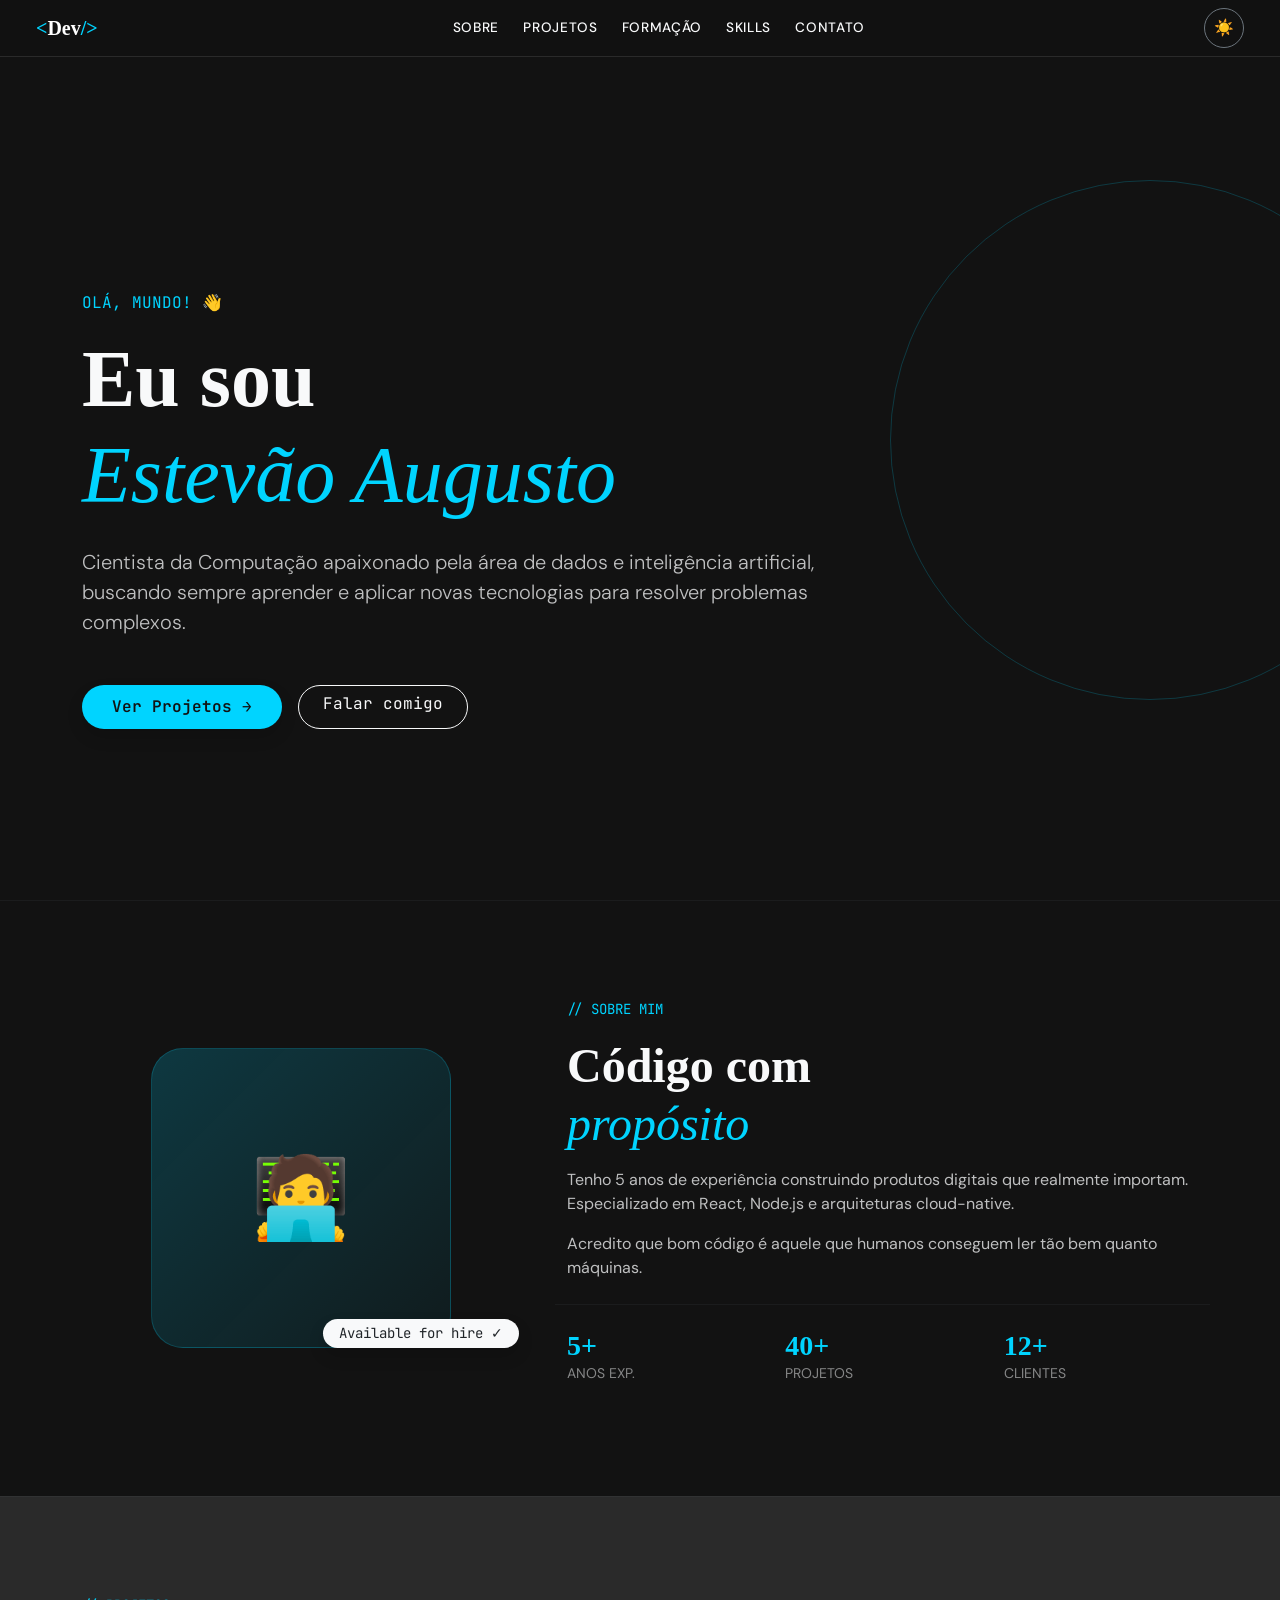
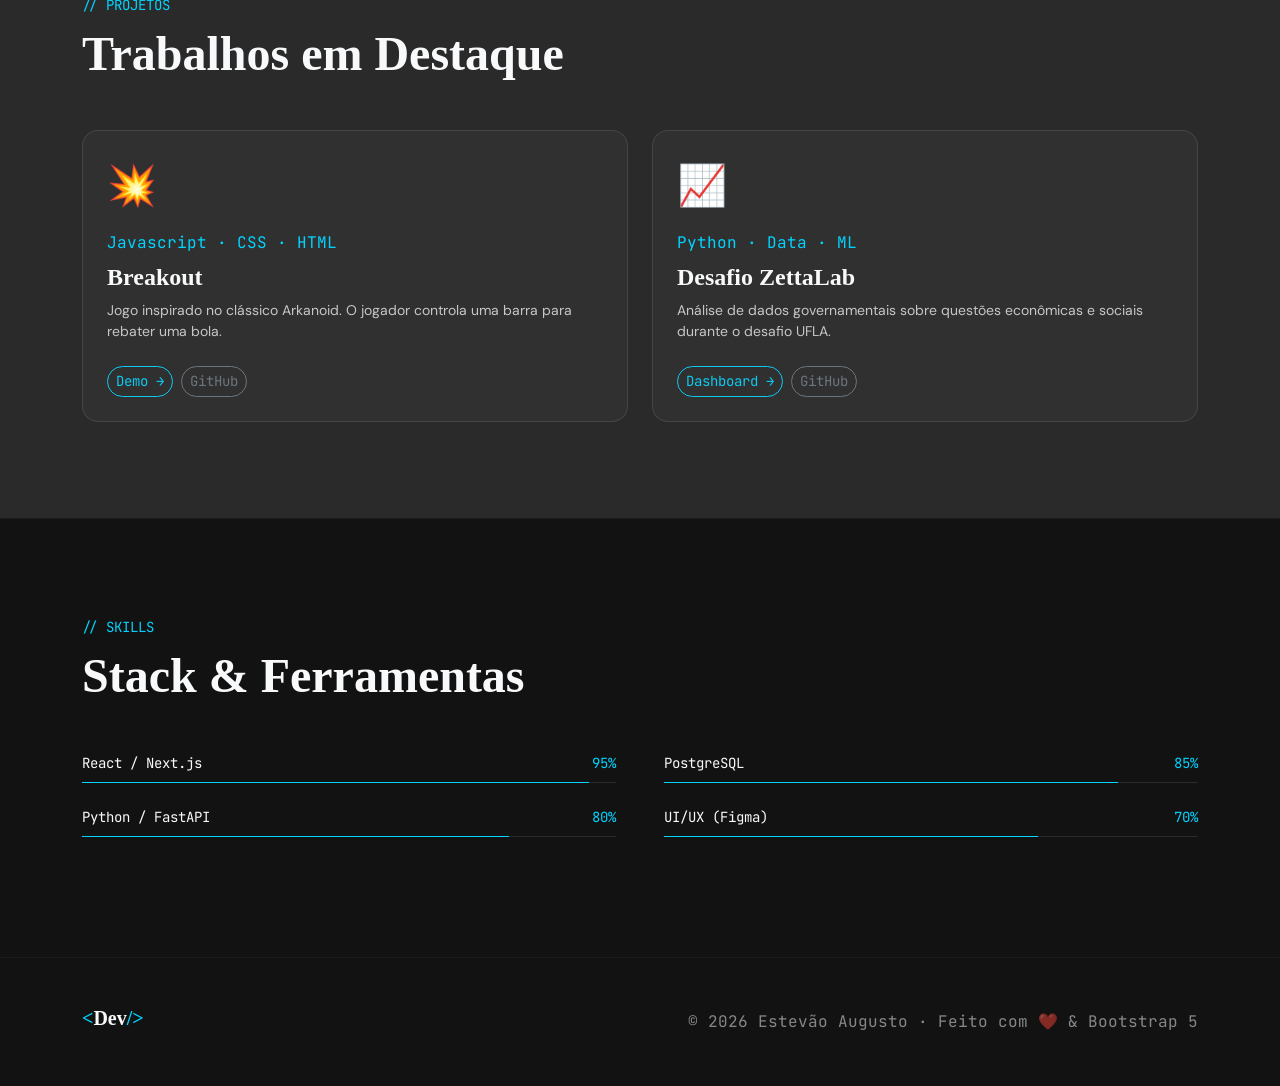
==== Bootstrap/index.html @ be1a8bfe "removido submodulo Bootstrap orfão" ====
<!DOCTYPE html>
<html lang="pt" data-bs-theme="dark">
<head>
  <meta charset="UTF-8" />
  <meta name="viewport" content="width=device-width, initial-scale=1.0"/>
  <title>Portfólio — Dev</title>

  <link href="https://cdn.jsdelivr.net/npm/bootstrap@5.3.2/dist/css/bootstrap.min.css" rel="stylesheet">
  
  <link rel="preconnect" href="https://fonts.googleapis.com" />
  <link href="https://fonts.googleapis.com/css2?family=Playfair+Display:ital,wght@0,700;1,400&family=DM+Sans:wght@300;400;500&family=JetBrains+Mono:wght@400;600&display=swap" rel="stylesheet"/>

  <style>
    /* Cores customizadas para manter a identidade do projeto original */
    :root {
      --accent: #00d4ff; /* Substitua pela cor exata do seu projeto original */
      --ink: #121212;
      --paper: #f8f9fa;
    }

    [data-bs-theme="dark"] {
      --bs-body-bg: var(--ink);
      --bs-body-color: var(--paper);
    }

    body {
      font-family: 'DM Sans', sans-serif;
      scroll-behavior: smooth;
    }

    .font-display { font-family: 'Playfair+Display', serif; }
    .font-mono { font-family: 'JetBrains Mono', monospace; }
    .text-accent { color: var(--accent) !important; }
    .bg-accent { background-color: var(--accent) !important; }
    
    /* Navbar glassmorphism */
    .navbar-custom {
      backdrop-filter: blur(10px);
      background-color: rgba(18, 18, 18, 0.8);
      border-bottom: 1px solid rgba(255,255,255,0.1);
    }

    .nav-link-custom {
      color: inherit;
      text-decoration: none;
      font-size: 0.85rem;
      font-weight: 500;
      letter-spacing: 0.05em;
      transition: color 0.2s;
    }

    .nav-link-custom:hover { color: var(--accent); }

    /* Hero & Decor */
    .hero-section { min-h-screen; padding-top: 120px; position: relative; overflow: hidden; }
    .circle-decor {
      position: absolute;
      border: 1px solid rgba(0, 212, 255, 0.2);
      border-radius: 50%;
      pointer-events: none;
    }

    .project-card {
      background: rgba(255,255,255,0.03);
      border: 1px solid rgba(255,255,255,0.1);
      transition: all 0.3s ease;
      border-radius: 1rem;
    }

    .project-card:hover {
      transform: translateY(-5px);
      border-color: var(--accent);
      box-shadow: 0 10px 30px rgba(0, 212, 255, 0.1);
    }

    .skill-bar-container {
      height: 1px;
      background: rgba(255,255,255,0.1);
      width: 100%;
    }
    .skill-bar-fill {
      height: 100%;
      background: var(--accent);
    }

    .btn-accent {
      background: var(--accent);
      color: var(--ink);
      border-radius: 50px;
      padding: 10px 30px;
      font-weight: 600;
      border: none;
    }
  </style>
</head>

<body>

  <nav class="navbar navbar-expand-md fixed-top navbar-custom px-4">
    <div class="container-fluid">
      <a class="navbar-brand font-display fw-bold" href="#hero">
        <span class="text-accent">&lt;</span>Dev<span class="text-accent">/&gt;</span>
      </a>
      
      <button class="navbar-toggler border-0" type="button" data-bs-toggle="collapse" data-bs-target="#navContent">
        <span class="navbar-toggler-icon"></span>
      </button>

      <div class="collapse navbar-collapse" id="navContent">
        <div class="navbar-nav mx-auto gap-4">
          <a class="nav-link-custom text-uppercase" href="#sobre">Sobre</a>
          <a class="nav-link-custom text-uppercase" href="#projetos">Projetos</a>
          <a class="nav-link-custom text-uppercase" href="#formacao">Formação</a>
          <a class="nav-link-custom text-uppercase" href="#skills">Skills</a>
          <a class="nav-link-custom text-uppercase" href="#contato">Contato</a>
        </div>
        
        <button id="themeToggle" class="btn btn-outline-secondary rounded-circle" style="width: 40px; height: 40px; padding: 0;">
          ☀️
        </button>
      </div>
    </div>
  </nav>

  <section id="hero" class="hero-section container-fluid d-flex align-items-center min-vh-100 px-lg-5">
    <div class="circle-decor" style="width: 520px; height: 520px; right: -130px; top: 20%;"></div>
    
    <div class="container">
      <div class="row">
        <div class="col-lg-8">
          <p class="font-mono text-accent text-uppercase ls-widest mb-3">Olá, mundo! 👋</p>
          <h1 class="font-display display-1 fw-bold mb-4">
            Eu sou<br/>
            <span class="fst-italic fw-normal text-accent">Estevão Augusto</span>
          </h1>
          <p class="lead opacity-75 mb-5 mw-md-75">
            Cientista da Computação apaixonado pela área de dados e inteligência artificial, 
            buscando sempre aprender e aplicar novas tecnologias para resolver problemas complexos.
          </p>
          <div class="d-flex flex-wrap gap-3">
            <a href="#projetos" class="btn btn-accent font-mono shadow">Ver Projetos →</a>
            <a href="#contato" class="btn btn-outline-light rounded-pill px-4 font-mono">Falar comigo</a>
          </div>
        </div>
      </div>
    </div>
  </section>

  <section id="sobre" class="py-5 border-top border-secondary border-opacity-10">
    <div class="container py-5">
      <div class="row align-items-center g-5">
        <div class="col-md-5">
          <div class="position-relative text-center">
            <div class="rounded-5 d-flex align-items-center justify-content-center mx-auto" 
                 style="width: 300px; height: 300px; background: linear-gradient(135deg, rgba(0,212,255,0.2), rgba(0,212,255,0.05)); border: 1px solid rgba(0,212,255,0.2); font-size: 5rem;">
              🧑‍💻
            </div>
            <div class="position-absolute bottom-0 end-0 bg-light text-dark font-mono small px-3 py-1 rounded-pill shadow">
              Available for hire ✓
            </div>
          </div>
        </div>
        <div class="col-md-7">
          <span class="font-mono text-accent text-uppercase small">// sobre mim</span>
          <h2 class="font-display display-5 fw-bold my-3">Código com<br/><em class="fst-italic fw-normal text-accent">propósito</em></h2>
          <p class="opacity-75">Tenho 5 anos de experiência construindo produtos digitais que realmente importam. Especializado em React, Node.js e arquiteturas cloud-native.</p>
          <p class="opacity-75 mb-4">Acredito que bom código é aquele que humanos conseguem ler tão bem quanto máquinas.</p>
          
          <div class="row pt-4 border-top border-secondary border-opacity-10">
            <div class="col-4">
              <h3 class="font-display fw-bold text-accent mb-0">5+</h3>
              <p class="small text-uppercase opacity-50">Anos exp.</p>
            </div>
            <div class="col-4">
              <h3 class="font-display fw-bold text-accent mb-0">40+</h3>
              <p class="small text-uppercase opacity-50">Projetos</p>
            </div>
            <div class="col-4">
              <h3 class="font-display fw-bold text-accent mb-0">12+</h3>
              <p class="small text-uppercase opacity-50">Clientes</p>
            </div>
          </div>
        </div>
      </div>
    </div>
  </section>

  <section id="projetos" class="py-5 bg-light bg-opacity-10 border-top border-secondary border-opacity-10">
    <div class="container py-5">
      <div class="mb-5">
        <span class="font-mono text-accent text-uppercase small">// projetos</span>
        <h2 class="font-display display-5 fw-bold mt-2">Trabalhos em Destaque</h2>
      </div>

      <div class="row g-4">
        <div class="col-md-6">
          <div class="project-card p-4 h-100">
            <div class="fs-1 mb-3">💥</div>
            <span class="font-mono text-accent x-small">Javascript · CSS · HTML</span>
            <h3 class="font-display h4 fw-bold mt-2">Breakout</h3>
            <p class="opacity-75 small">Jogo inspirado no clássico Arkanoid. O jogador controla uma barra para rebater uma bola.</p>
            <div class="d-flex gap-2 mt-4">
              <a href="#" class="btn btn-outline-info btn-sm rounded-pill font-mono">Demo →</a>
              <a href="#" class="btn btn-outline-secondary btn-sm rounded-pill font-mono">GitHub</a>
            </div>
          </div>
        </div>
        <div class="col-md-6">
          <div class="project-card p-4 h-100">
            <div class="fs-1 mb-3">📈</div>
            <span class="font-mono text-accent x-small">Python · Data · ML</span>
            <h3 class="font-display h4 fw-bold mt-2">Desafio ZettaLab</h3>
            <p class="opacity-75 small">Análise de dados governamentais sobre questões econômicas e sociais durante o desafio UFLA.</p>
            <div class="d-flex gap-2 mt-4">
              <a href="#" class="btn btn-outline-info btn-sm rounded-pill font-mono">Dashboard →</a>
              <a href="#" class="btn btn-outline-secondary btn-sm rounded-pill font-mono">GitHub</a>
            </div>
          </div>
        </div>
      </div>
    </div>
  </section>

  <section id="skills" class="py-5 border-top border-secondary border-opacity-10">
    <div class="container py-5">
      <div class="mb-5">
        <span class="font-mono text-accent text-uppercase small">// skills</span>
        <h2 class="font-display display-5 fw-bold mt-2">Stack & Ferramentas</h2>
      </div>

      <div class="row g-5">
        <div class="col-md-6">
          <div class="mb-4">
            <div class="d-flex justify-content-between font-mono small mb-2">
              <span>React / Next.js</span><span class="text-accent">95%</span>
            </div>
            <div class="skill-bar-container"><div class="skill-bar-fill" style="width: 95%;"></div></div>
          </div>
          <div class="mb-4">
            <div class="d-flex justify-content-between font-mono small mb-2">
              <span>Python / FastAPI</span><span class="text-accent">80%</span>
            </div>
            <div class="skill-bar-container"><div class="skill-bar-fill" style="width: 80%;"></div></div>
          </div>
        </div>
        <div class="col-md-6">
          <div class="mb-4">
            <div class="d-flex justify-content-between font-mono small mb-2">
              <span>PostgreSQL</span><span class="text-accent">85%</span>
            </div>
            <div class="skill-bar-container"><div class="skill-bar-fill" style="width: 85%;"></div></div>
          </div>
          <div class="mb-4">
            <div class="d-flex justify-content-between font-mono small mb-2">
              <span>UI/UX (Figma)</span><span class="text-accent">70%</span>
            </div>
            <div class="skill-bar-container"><div class="skill-bar-fill" style="width: 70%;"></div></div>
          </div>
        </div>
      </div>
    </div>
  </section>

  <footer class="py-5 border-top border-secondary border-opacity-10">
    <div class="container d-flex flex-column flex-md-row justify-content-between align-items-center">
      <span class="font-display h5 fw-bold">
        <span class="text-accent">&lt;</span>Dev<span class="text-accent">/&gt;</span>
      </span>
      <p class="font-mono x-small opacity-50 mb-0">
        © 2026 Estevão Augusto · Feito com ❤️ &amp; Bootstrap 5
      </p>
    </div>
  </footer>

  <script src="https://cdn.jsdelivr.net/npm/bootstrap@5.3.2/dist/js/bootstrap.bundle.min.js"></script>
</body>
</html>
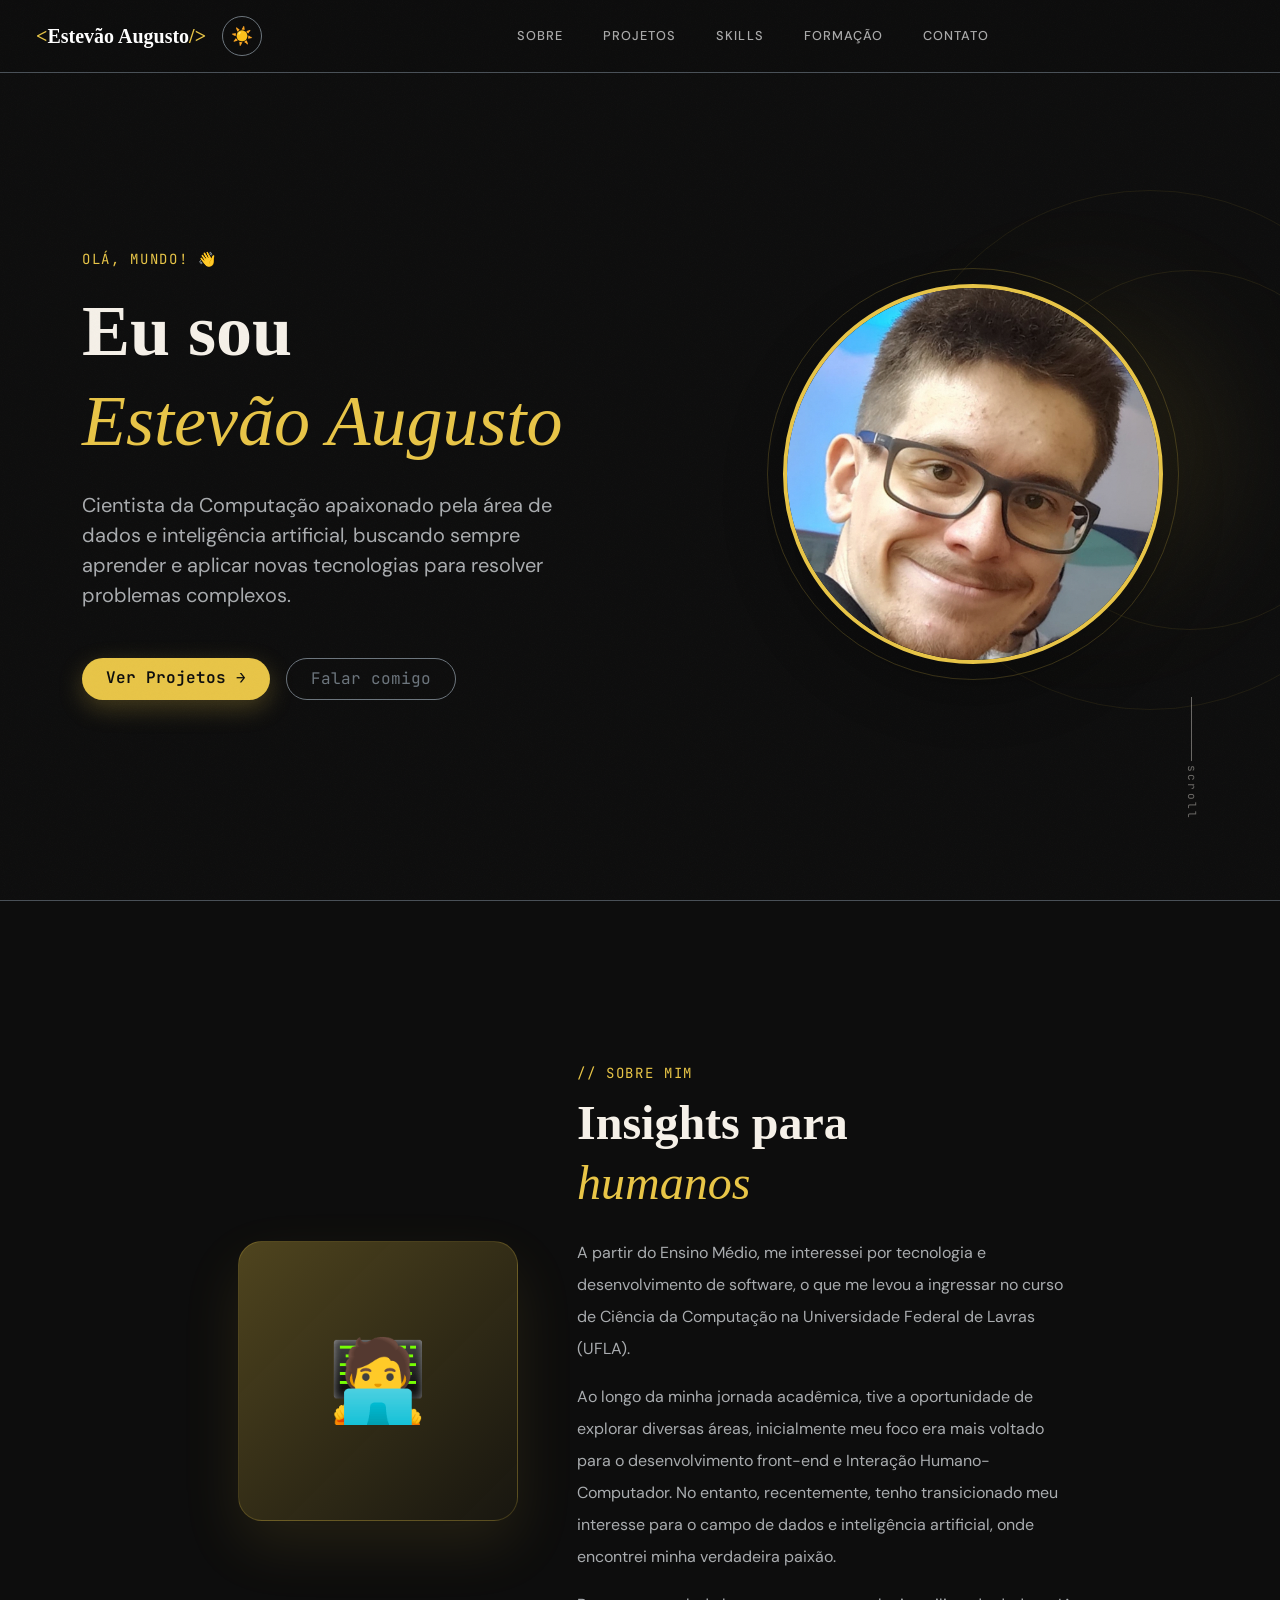
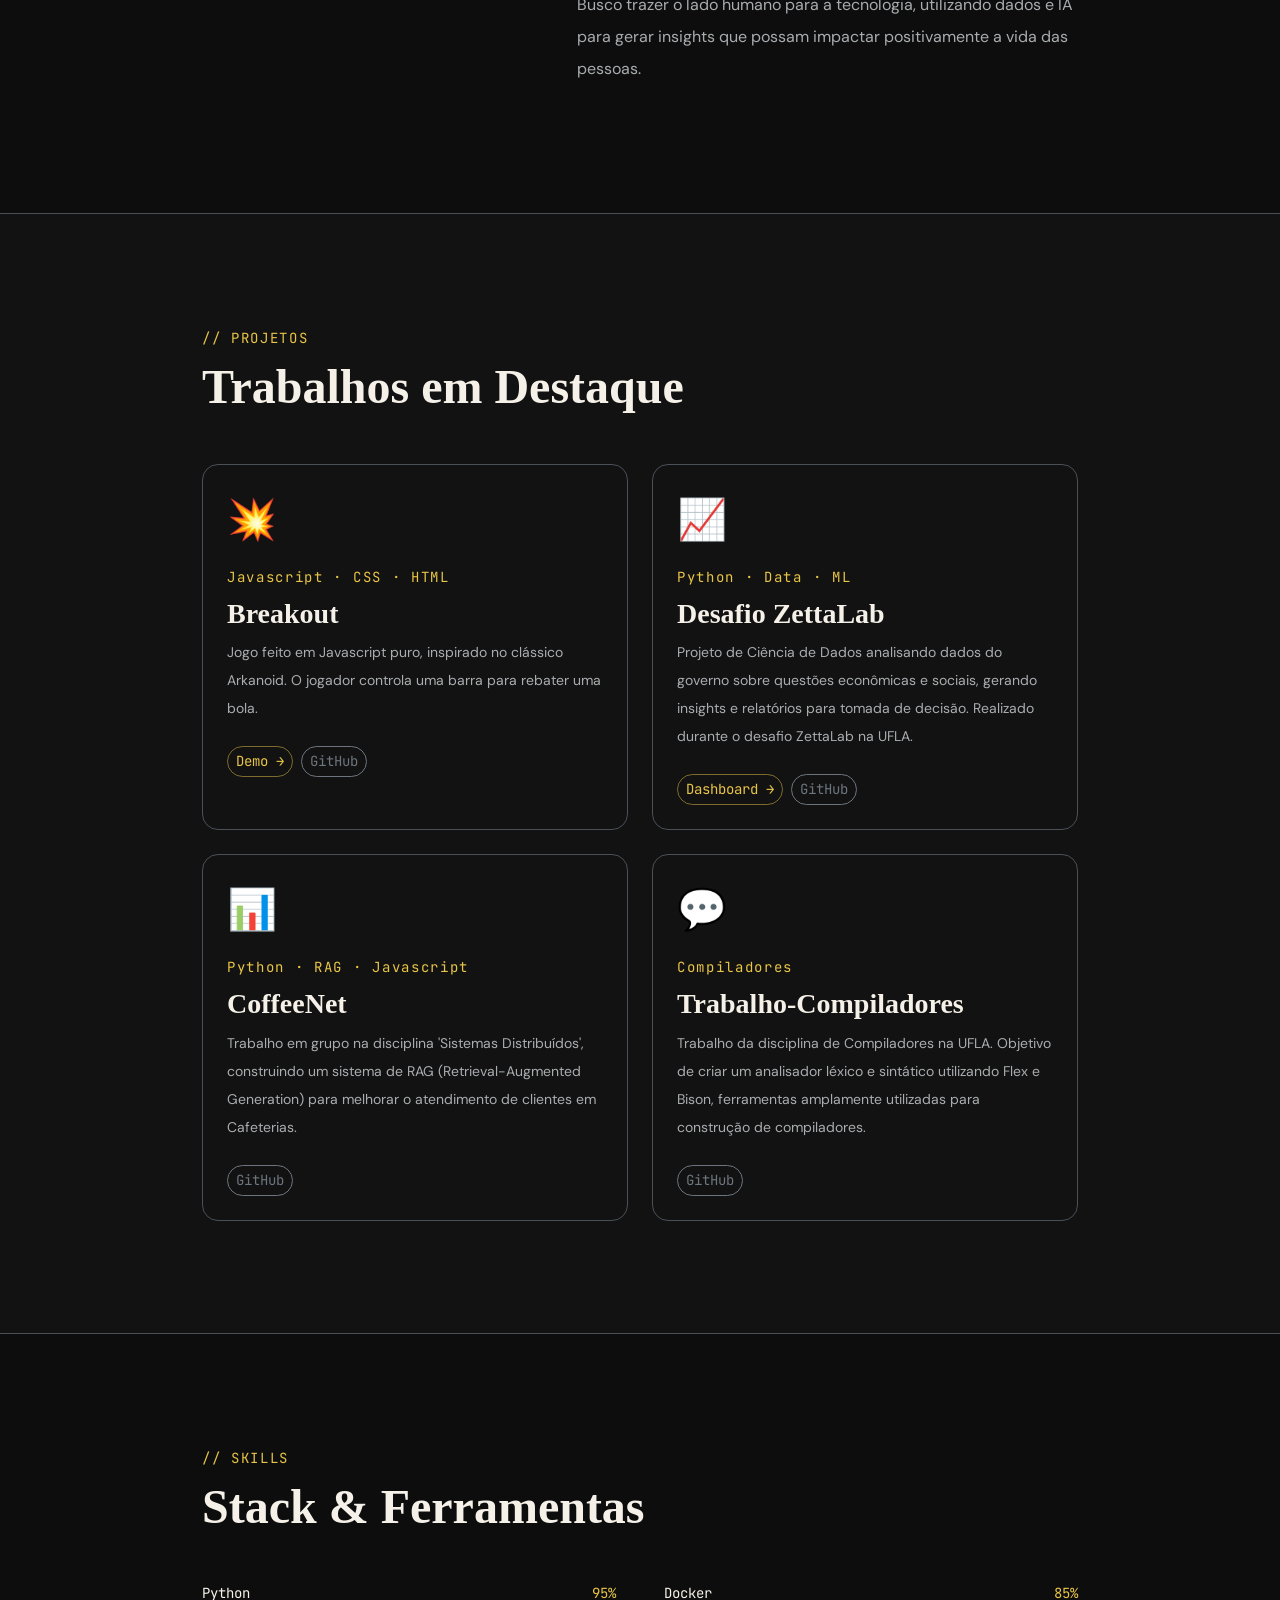
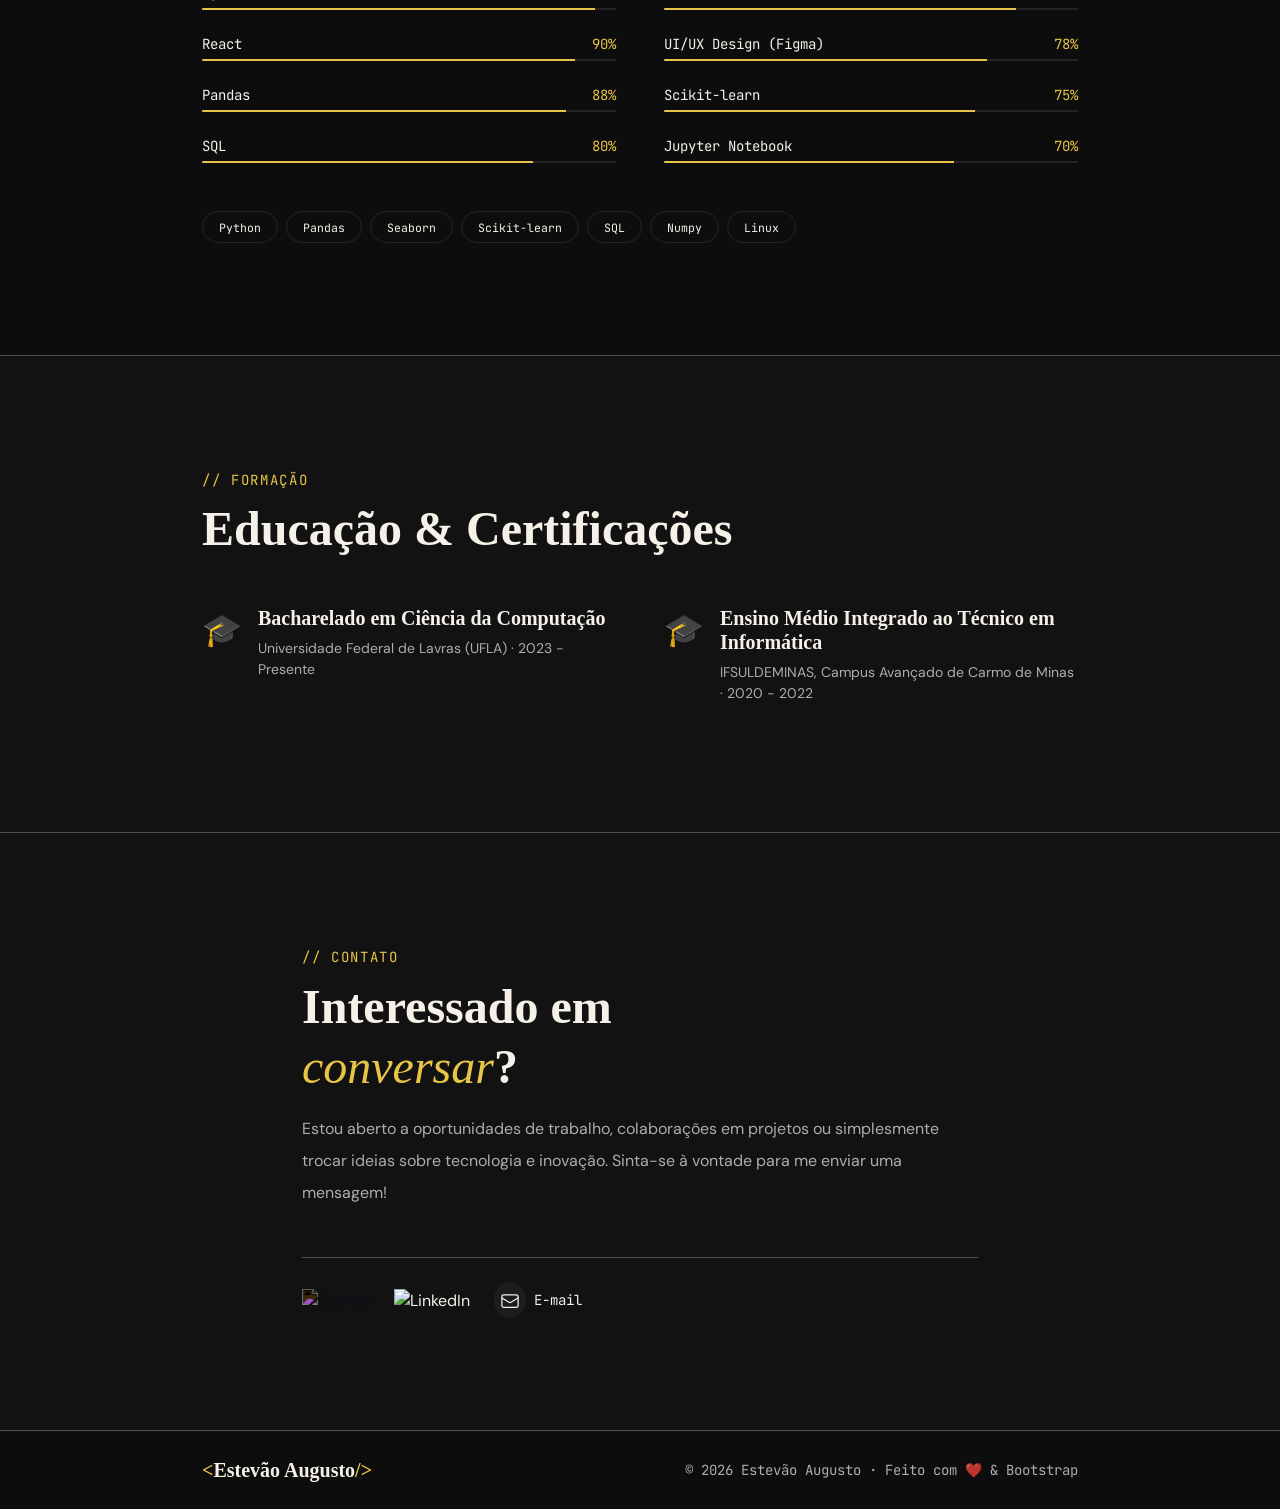
==== commit f7954490: "feat: atualiza versao Bootstrap" ====
--- a/Bootstrap/index.html
+++ b/Bootstrap/index.html
@@ -3,275 +3,410 @@
 <head>
   <meta charset="UTF-8" />
   <meta name="viewport" content="width=device-width, initial-scale=1.0"/>
-  <title>Portfólio — Dev</title>
-
-  <link href="https://cdn.jsdelivr.net/npm/bootstrap@5.3.2/dist/css/bootstrap.min.css" rel="stylesheet">
-  
+  <title>Portfólio — Estevão Augusto</title>
+
+  <!-- Bootstrap 5 -->
+  <link href="https://cdn.jsdelivr.net/npm/bootstrap@5.3.3/dist/css/bootstrap.min.css" rel="stylesheet"/>
+
+  <!-- Google Fonts -->
   <link rel="preconnect" href="https://fonts.googleapis.com" />
   <link href="https://fonts.googleapis.com/css2?family=Playfair+Display:ital,wght@0,700;1,400&family=DM+Sans:wght@300;400;500&family=JetBrains+Mono:wght@400;600&display=swap" rel="stylesheet"/>
 
-  <style>
-    /* Cores customizadas para manter a identidade do projeto original */
-    :root {
-      --accent: #00d4ff; /* Substitua pela cor exata do seu projeto original */
-      --ink: #121212;
-      --paper: #f8f9fa;
-    }
-
-    [data-bs-theme="dark"] {
-      --bs-body-bg: var(--ink);
-      --bs-body-color: var(--paper);
-    }
-
-    body {
-      font-family: 'DM Sans', sans-serif;
-      scroll-behavior: smooth;
-    }
-
-    .font-display { font-family: 'Playfair+Display', serif; }
-    .font-mono { font-family: 'JetBrains Mono', monospace; }
-    .text-accent { color: var(--accent) !important; }
-    .bg-accent { background-color: var(--accent) !important; }
-    
-    /* Navbar glassmorphism */
-    .navbar-custom {
-      backdrop-filter: blur(10px);
-      background-color: rgba(18, 18, 18, 0.8);
-      border-bottom: 1px solid rgba(255,255,255,0.1);
-    }
-
-    .nav-link-custom {
-      color: inherit;
-      text-decoration: none;
-      font-size: 0.85rem;
-      font-weight: 500;
-      letter-spacing: 0.05em;
-      transition: color 0.2s;
-    }
-
-    .nav-link-custom:hover { color: var(--accent); }
-
-    /* Hero & Decor */
-    .hero-section { min-h-screen; padding-top: 120px; position: relative; overflow: hidden; }
-    .circle-decor {
-      position: absolute;
-      border: 1px solid rgba(0, 212, 255, 0.2);
-      border-radius: 50%;
-      pointer-events: none;
-    }
-
-    .project-card {
-      background: rgba(255,255,255,0.03);
-      border: 1px solid rgba(255,255,255,0.1);
-      transition: all 0.3s ease;
-      border-radius: 1rem;
-    }
-
-    .project-card:hover {
-      transform: translateY(-5px);
-      border-color: var(--accent);
-      box-shadow: 0 10px 30px rgba(0, 212, 255, 0.1);
-    }
-
-    .skill-bar-container {
-      height: 1px;
-      background: rgba(255,255,255,0.1);
-      width: 100%;
-    }
-    .skill-bar-fill {
-      height: 100%;
-      background: var(--accent);
-    }
-
-    .btn-accent {
-      background: var(--accent);
-      color: var(--ink);
-      border-radius: 50px;
-      padding: 10px 30px;
-      font-weight: 600;
-      border: none;
-    }
-  </style>
+  <link rel="stylesheet" href="styles.css">
 </head>
 
 <body>
 
-  <nav class="navbar navbar-expand-md fixed-top navbar-custom px-4">
+  <!-- ── NAVBAR ── -->
+  <nav class="navbar navbar-expand-md fixed-top px-4 py-3 border-bottom" id="mainNav">
     <div class="container-fluid">
-      <a class="navbar-brand font-display fw-bold" href="#hero">
-        <span class="text-accent">&lt;</span>Dev<span class="text-accent">/&gt;</span>
+
+      <a class="navbar-brand font-display fw-bold fs-5" href="#hero" id="logoHero">
+        <span class="text-accent">&lt;</span>Estevão Augusto<span class="text-accent">/&gt;</span>
       </a>
-      
-      <button class="navbar-toggler border-0" type="button" data-bs-toggle="collapse" data-bs-target="#navContent">
-        <span class="navbar-toggler-icon"></span>
-      </button>
-
-      <div class="collapse navbar-collapse" id="navContent">
-        <div class="navbar-nav mx-auto gap-4">
-          <a class="nav-link-custom text-uppercase" href="#sobre">Sobre</a>
-          <a class="nav-link-custom text-uppercase" href="#projetos">Projetos</a>
-          <a class="nav-link-custom text-uppercase" href="#formacao">Formação</a>
-          <a class="nav-link-custom text-uppercase" href="#skills">Skills</a>
-          <a class="nav-link-custom text-uppercase" href="#contato">Contato</a>
-        </div>
-        
-        <button id="themeToggle" class="btn btn-outline-secondary rounded-circle" style="width: 40px; height: 40px; padding: 0;">
-          ☀️
+
+      <div class="d-flex align-items-center gap-3 ms-auto">
+        <button id="themeToggle" aria-label="Alternar tema" class="btn btn-sm btn-outline-secondary rounded-circle theme-btn">
+          <span id="themeIcon">☀️</span>
         </button>
+
+        <button class="navbar-toggler border-0 p-1" type="button" id="menuBtn" aria-label="Abrir menu">
+          <span class="hamburger-line" id="line1"></span>
+          <span class="hamburger-line" id="line2"></span>
+          <span class="hamburger-line" id="line3"></span>
+        </button>
+      </div>
+
+      <div class="collapse navbar-collapse justify-content-center" id="navbarNav">
+        <ul class="navbar-nav gap-md-4 fw-medium text-uppercase small tracking-wide">
+          <li class="nav-item"><a href="#sobre"    class="nav-link nav-link-custom">Sobre</a></li>
+          <li class="nav-item"><a href="#projetos" class="nav-link nav-link-custom">Projetos</a></li>
+          <li class="nav-item"><a href="#skills"   class="nav-link nav-link-custom">Skills</a></li>
+          <li class="nav-item"><a href="#formacao" class="nav-link nav-link-custom">Formação</a></li>
+          <li class="nav-item"><a href="#contato"  class="nav-link nav-link-custom">Contato</a></li>
+        </ul>
       </div>
     </div>
   </nav>
 
-  <section id="hero" class="hero-section container-fluid d-flex align-items-center min-vh-100 px-lg-5">
-    <div class="circle-decor" style="width: 520px; height: 520px; right: -130px; top: 20%;"></div>
-    
-    <div class="container">
-      <div class="row">
-        <div class="col-lg-8">
-          <p class="font-mono text-accent text-uppercase ls-widest mb-3">Olá, mundo! 👋</p>
-          <h1 class="font-display display-1 fw-bold mb-4">
+  <!-- Mobile full-screen menu -->
+  <div id="mobileMenu" class="mobile-menu d-md-none">
+    <a href="#sobre"    class="mobile-link display-6 font-display fw-bold">Sobre</a>
+    <a href="#projetos" class="mobile-link display-6 font-display fw-bold">Projetos</a>
+    <a href="#skills"   class="mobile-link display-6 font-display fw-bold">Skills</a>
+    <a href="#formacao" class="mobile-link display-6 font-display fw-bold">Formação</a>
+    <a href="#contato"  class="mobile-link display-6 font-display fw-bold">Contato</a>
+  </div>
+
+  <!-- ── HERO ── -->
+  <section id="hero" class="min-vh-100 d-flex align-items-center pt-5 overflow-hidden position-relative">
+    <!-- Decorative circles -->
+    <div class="deco-circle deco-lg"></div>
+    <div class="deco-circle deco-md"></div>
+    <div class="deco-glow"></div>
+
+    <div class="container py-5 position-relative z-1">
+      <div class="row align-items-center gy-5 flex-column-reverse flex-lg-row">
+
+        <div class="col-lg-7 text-center text-lg-start">
+          <p class="font-mono small text-accent text-uppercase ls-wider mb-3 animate-fadein-1">
+            Olá, mundo! 👋
+          </p>
+          <h1 class="font-display display-2 fw-bold lh-sm mb-4 animate-fadein-2">
             Eu sou<br/>
-            <span class="fst-italic fw-normal text-accent">Estevão Augusto</span>
+            <em class="fst-italic fw-normal text-accent">Estevão Augusto</em>
           </h1>
-          <p class="lead opacity-75 mb-5 mw-md-75">
-            Cientista da Computação apaixonado pela área de dados e inteligência artificial, 
+          <p class="font-body fs-5 text-muted mx-auto mx-lg-0 mb-5 animate-fadein-3" style="max-width:520px">
+            Cientista da Computação apaixonado pela área de dados e inteligência artificial,
             buscando sempre aprender e aplicar novas tecnologias para resolver problemas complexos.
           </p>
-          <div class="d-flex flex-wrap gap-3">
-            <a href="#projetos" class="btn btn-accent font-mono shadow">Ver Projetos →</a>
-            <a href="#contato" class="btn btn-outline-light rounded-pill px-4 font-mono">Falar comigo</a>
-          </div>
-        </div>
-      </div>
-    </div>
-  </section>
-
-  <section id="sobre" class="py-5 border-top border-secondary border-opacity-10">
-    <div class="container py-5">
-      <div class="row align-items-center g-5">
-        <div class="col-md-5">
-          <div class="position-relative text-center">
-            <div class="rounded-5 d-flex align-items-center justify-content-center mx-auto" 
-                 style="width: 300px; height: 300px; background: linear-gradient(135deg, rgba(0,212,255,0.2), rgba(0,212,255,0.05)); border: 1px solid rgba(0,212,255,0.2); font-size: 5rem;">
-              🧑‍💻
-            </div>
-            <div class="position-absolute bottom-0 end-0 bg-light text-dark font-mono small px-3 py-1 rounded-pill shadow">
-              Available for hire ✓
-            </div>
-          </div>
-        </div>
-        <div class="col-md-7">
-          <span class="font-mono text-accent text-uppercase small">// sobre mim</span>
-          <h2 class="font-display display-5 fw-bold my-3">Código com<br/><em class="fst-italic fw-normal text-accent">propósito</em></h2>
-          <p class="opacity-75">Tenho 5 anos de experiência construindo produtos digitais que realmente importam. Especializado em React, Node.js e arquiteturas cloud-native.</p>
-          <p class="opacity-75 mb-4">Acredito que bom código é aquele que humanos conseguem ler tão bem quanto máquinas.</p>
-          
-          <div class="row pt-4 border-top border-secondary border-opacity-10">
-            <div class="col-4">
-              <h3 class="font-display fw-bold text-accent mb-0">5+</h3>
-              <p class="small text-uppercase opacity-50">Anos exp.</p>
-            </div>
-            <div class="col-4">
-              <h3 class="font-display fw-bold text-accent mb-0">40+</h3>
-              <p class="small text-uppercase opacity-50">Projetos</p>
-            </div>
-            <div class="col-4">
-              <h3 class="font-display fw-bold text-accent mb-0">12+</h3>
-              <p class="small text-uppercase opacity-50">Clientes</p>
-            </div>
-          </div>
-        </div>
-      </div>
-    </div>
-  </section>
-
-  <section id="projetos" class="py-5 bg-light bg-opacity-10 border-top border-secondary border-opacity-10">
-    <div class="container py-5">
-      <div class="mb-5">
-        <span class="font-mono text-accent text-uppercase small">// projetos</span>
+          <div class="d-flex flex-wrap justify-content-center justify-content-lg-start gap-3 animate-fadein-4">
+            <a href="#projetos" class="btn btn-accent rounded-pill px-4 py-2 font-mono fw-semibold small">
+              Ver Projetos →
+            </a>
+            <a href="#contato" class="btn btn-outline-secondary rounded-pill px-4 py-2 font-mono small">
+              Falar comigo
+            </a>
+          </div>
+        </div>
+
+        <div class="col-lg-5 d-flex justify-content-center animate-fadein-3">
+          <div class="avatar-wrapper">
+            <div class="avatar-ring"></div>
+            <div class="avatar-circle">
+              <img src="./../images/Foto_Minha_2.jpg" alt="Estevão Augusto" class="avatar-img"/>
+            </div>
+          </div>
+        </div>
+
+      </div>
+    </div>
+
+    <!-- Scroll hint -->
+    <div class="scroll-hint d-none d-lg-flex">
+      <div class="scroll-line"></div>
+      <span class="font-mono small ls-wider">scroll</span>
+    </div>
+  </section>
+
+  <!-- ── SOBRE ── -->
+  <section id="sobre" class="py-section border-top">
+    <div class="container">
+      <div class="row align-items-center gy-5" style="max-width:900px;margin:auto">
+
+        <div class="col-md-5 reveal">
+          <div class="about-photo mx-auto d-flex align-items-center justify-content-center">
+            🧑‍💻
+          </div>
+        </div>
+
+        <div class="col-md-7 reveal">
+          <span class="font-mono small text-accent text-uppercase ls-wider">// sobre mim</span>
+          <h2 class="font-display display-5 fw-bold mt-2 mb-4 lh-sm">
+            Insights para<br/><em class="fst-italic fw-normal text-accent">humanos</em>
+          </h2>
+          <p class="text-muted lh-lg mb-3">
+            A partir do Ensino Médio, me interessei por tecnologia e desenvolvimento de software,
+            o que me levou a ingressar no curso de Ciência da Computação na Universidade Federal de Lavras (UFLA).
+          </p>
+          <p class="text-muted lh-lg mb-3">
+            Ao longo da minha jornada acadêmica, tive a oportunidade de explorar diversas áreas, inicialmente
+            meu foco era mais voltado para o desenvolvimento front-end e Interação Humano-Computador.
+            No entanto, recentemente, tenho transicionado meu interesse para o campo de dados e inteligência artificial, onde encontrei minha verdadeira paixão.
+          </p>
+          <p class="text-muted lh-lg">
+            Busco trazer o lado humano para a tecnologia, utilizando dados e IA para gerar insights que possam impactar positivamente a vida das pessoas.
+          </p>
+        </div>
+
+      </div>
+    </div>
+  </section>
+
+  <!-- ── PROJETOS ── -->
+  <section id="projetos" class="py-section border-top section-alt">
+    <div class="container" style="max-width:900px">
+      <div class="reveal mb-5">
+        <span class="font-mono small text-accent text-uppercase ls-wider">// projetos</span>
         <h2 class="font-display display-5 fw-bold mt-2">Trabalhos em Destaque</h2>
       </div>
 
       <div class="row g-4">
+
+        <!-- Card 1 -->
         <div class="col-md-6">
-          <div class="project-card p-4 h-100">
+          <div class="project-card reveal h-100 rounded-4 border p-4">
             <div class="fs-1 mb-3">💥</div>
-            <span class="font-mono text-accent x-small">Javascript · CSS · HTML</span>
-            <h3 class="font-display h4 fw-bold mt-2">Breakout</h3>
-            <p class="opacity-75 small">Jogo inspirado no clássico Arkanoid. O jogador controla uma barra para rebater uma bola.</p>
-            <div class="d-flex gap-2 mt-4">
-              <a href="#" class="btn btn-outline-info btn-sm rounded-pill font-mono">Demo →</a>
-              <a href="#" class="btn btn-outline-secondary btn-sm rounded-pill font-mono">GitHub</a>
-            </div>
-          </div>
-        </div>
+            <span class="font-mono small text-accent ls-wider">Javascript · CSS · HTML</span>
+            <h3 class="font-display fs-3 fw-bold mt-2 mb-2 card-title-hover">Breakout</h3>
+            <p class="text-muted small lh-lg mb-4">
+              Jogo feito em Javascript puro, inspirado no clássico Arkanoid.
+              O jogador controla uma barra para rebater uma bola.
+            </p>
+            <div class="d-flex gap-2">
+              <a href="https://estevaoaugusto.github.io/Jogo-Breakout/" class="btn btn-sm btn-outline-accent rounded-pill font-mono">Demo →</a>
+              <a href="https://github.com/EstevaoAugusto/Jogo-Breakout" class="btn btn-sm btn-outline-secondary rounded-pill font-mono">GitHub</a>
+            </div>
+          </div>
+        </div>
+
+        <!-- Card 2 -->
         <div class="col-md-6">
-          <div class="project-card p-4 h-100">
+          <div class="project-card reveal h-100 rounded-4 border p-4">
             <div class="fs-1 mb-3">📈</div>
-            <span class="font-mono text-accent x-small">Python · Data · ML</span>
-            <h3 class="font-display h4 fw-bold mt-2">Desafio ZettaLab</h3>
-            <p class="opacity-75 small">Análise de dados governamentais sobre questões econômicas e sociais durante o desafio UFLA.</p>
-            <div class="d-flex gap-2 mt-4">
-              <a href="#" class="btn btn-outline-info btn-sm rounded-pill font-mono">Dashboard →</a>
-              <a href="#" class="btn btn-outline-secondary btn-sm rounded-pill font-mono">GitHub</a>
-            </div>
-          </div>
-        </div>
-      </div>
-    </div>
-  </section>
-
-  <section id="skills" class="py-5 border-top border-secondary border-opacity-10">
-    <div class="container py-5">
-      <div class="mb-5">
-        <span class="font-mono text-accent text-uppercase small">// skills</span>
+            <span class="font-mono small text-accent ls-wider">Python · Data · ML</span>
+            <h3 class="font-display fs-3 fw-bold mt-2 mb-2 card-title-hover">Desafio ZettaLab</h3>
+            <p class="text-muted small lh-lg mb-4">
+              Projeto de Ciência de Dados analisando dados do governo sobre questões econômicas e sociais,
+              gerando insights e relatórios para tomada de decisão. Realizado durante o desafio ZettaLab na UFLA.
+            </p>
+            <div class="d-flex gap-2">
+              <a href="https://desafio-zettalab-ciencia-e-governanca-de-dados.streamlit.app/" class="btn btn-sm btn-outline-accent rounded-pill font-mono">Dashboard →</a>
+              <a href="https://github.com/EstevaoAugusto/ZettaLab-2ed-Desafio-Ciencia-e-Governanca-de-Dados" class="btn btn-sm btn-outline-secondary rounded-pill font-mono">GitHub</a>
+            </div>
+          </div>
+        </div>
+
+        <!-- Card 3 -->
+        <div class="col-md-6">
+          <div class="project-card reveal h-100 rounded-4 border p-4">
+            <div class="fs-1 mb-3">📊</div>
+            <span class="font-mono small text-accent ls-wider">Python · RAG · Javascript</span>
+            <h3 class="font-display fs-3 fw-bold mt-2 mb-2 card-title-hover">CoffeeNet</h3>
+            <p class="text-muted small lh-lg mb-4">
+              Trabalho em grupo na disciplina 'Sistemas Distribuídos', construindo um sistema de RAG
+              (Retrieval-Augmented Generation) para melhorar o atendimento de clientes em Cafeterias.
+            </p>
+            <div class="d-flex gap-2">
+              <a href="https://github.com/EstevaoAugusto/Trabalho-GCC129" class="btn btn-sm btn-outline-secondary rounded-pill font-mono">GitHub</a>
+            </div>
+          </div>
+        </div>
+
+        <!-- Card 4 -->
+        <div class="col-md-6">
+          <div class="project-card reveal h-100 rounded-4 border p-4">
+            <div class="fs-1 mb-3">💬</div>
+            <span class="font-mono small text-accent ls-wider">Compiladores</span>
+            <h3 class="font-display fs-3 fw-bold mt-2 mb-2 card-title-hover">Trabalho-Compiladores</h3>
+            <p class="text-muted small lh-lg mb-4">
+              Trabalho da disciplina de Compiladores na UFLA. Objetivo de criar um analisador léxico e sintático
+              utilizando Flex e Bison, ferramentas amplamente utilizadas para construção de compiladores.
+            </p>
+            <div class="d-flex gap-2">
+              <a href="https://github.com/EstevaoAugusto/Trabalho-Compiladores" class="btn btn-sm btn-outline-secondary rounded-pill font-mono">GitHub</a>
+            </div>
+          </div>
+        </div>
+
+      </div>
+    </div>
+  </section>
+
+  <!-- ── SKILLS ── -->
+  <section id="skills" class="py-section border-top">
+    <div class="container" style="max-width:900px">
+      <div class="reveal mb-5">
+        <span class="font-mono small text-accent text-uppercase ls-wider">// skills</span>
         <h2 class="font-display display-5 fw-bold mt-2">Stack & Ferramentas</h2>
       </div>
 
       <div class="row g-5">
-        <div class="col-md-6">
-          <div class="mb-4">
-            <div class="d-flex justify-content-between font-mono small mb-2">
-              <span>React / Next.js</span><span class="text-accent">95%</span>
-            </div>
-            <div class="skill-bar-container"><div class="skill-bar-fill" style="width: 95%;"></div></div>
-          </div>
-          <div class="mb-4">
-            <div class="d-flex justify-content-between font-mono small mb-2">
-              <span>Python / FastAPI</span><span class="text-accent">80%</span>
-            </div>
-            <div class="skill-bar-container"><div class="skill-bar-fill" style="width: 80%;"></div></div>
-          </div>
-        </div>
-        <div class="col-md-6">
-          <div class="mb-4">
-            <div class="d-flex justify-content-between font-mono small mb-2">
-              <span>PostgreSQL</span><span class="text-accent">85%</span>
-            </div>
-            <div class="skill-bar-container"><div class="skill-bar-fill" style="width: 85%;"></div></div>
-          </div>
-          <div class="mb-4">
-            <div class="d-flex justify-content-between font-mono small mb-2">
-              <span>UI/UX (Figma)</span><span class="text-accent">70%</span>
-            </div>
-            <div class="skill-bar-container"><div class="skill-bar-fill" style="width: 70%;"></div></div>
-          </div>
-        </div>
-      </div>
-    </div>
-  </section>
-
-  <footer class="py-5 border-top border-secondary border-opacity-10">
-    <div class="container d-flex flex-column flex-md-row justify-content-between align-items-center">
-      <span class="font-display h5 fw-bold">
-        <span class="text-accent">&lt;</span>Dev<span class="text-accent">/&gt;</span>
+
+        <!-- Left column -->
+        <div class="col-md-6 reveal">
+          <div class="d-flex flex-column gap-4">
+
+            <div>
+              <div class="d-flex justify-content-between font-mono small mb-1">
+                <span>Python</span><span class="text-accent">95%</span>
+              </div>
+              <div class="skill-track"><div class="skill-fill" style="width:95%"></div></div>
+            </div>
+
+            <div>
+              <div class="d-flex justify-content-between font-mono small mb-1">
+                <span>React</span><span class="text-accent">90%</span>
+              </div>
+              <div class="skill-track"><div class="skill-fill" style="width:90%"></div></div>
+            </div>
+
+            <div>
+              <div class="d-flex justify-content-between font-mono small mb-1">
+                <span>Pandas</span><span class="text-accent">88%</span>
+              </div>
+              <div class="skill-track"><div class="skill-fill" style="width:88%"></div></div>
+            </div>
+
+            <div>
+              <div class="d-flex justify-content-between font-mono small mb-1">
+                <span>SQL</span><span class="text-accent">80%</span>
+              </div>
+              <div class="skill-track"><div class="skill-fill" style="width:80%"></div></div>
+            </div>
+
+          </div>
+        </div>
+
+        <!-- Right column -->
+        <div class="col-md-6 reveal">
+          <div class="d-flex flex-column gap-4">
+
+            <div>
+              <div class="d-flex justify-content-between font-mono small mb-1">
+                <span>Docker</span><span class="text-accent">85%</span>
+              </div>
+              <div class="skill-track"><div class="skill-fill" style="width:85%"></div></div>
+            </div>
+
+            <div>
+              <div class="d-flex justify-content-between font-mono small mb-1">
+                <span>UI/UX Design (Figma)</span><span class="text-accent">78%</span>
+              </div>
+              <div class="skill-track"><div class="skill-fill" style="width:78%"></div></div>
+            </div>
+
+            <div>
+              <div class="d-flex justify-content-between font-mono small mb-1">
+                <span>Scikit-learn</span><span class="text-accent">75%</span>
+              </div>
+              <div class="skill-track"><div class="skill-fill" style="width:75%"></div></div>
+            </div>
+
+            <div>
+              <div class="d-flex justify-content-between font-mono small mb-1">
+                <span>Jupyter Notebook</span><span class="text-accent">70%</span>
+              </div>
+              <div class="skill-track"><div class="skill-fill" style="width:70%"></div></div>
+            </div>
+
+          </div>
+        </div>
+
+      </div>
+
+      <!-- Tech badges -->
+      <div class="reveal mt-5 d-flex flex-wrap gap-2">
+        <span class="badge-tech">Python</span>
+        <span class="badge-tech">Pandas</span>
+        <span class="badge-tech">Seaborn</span>
+        <span class="badge-tech">Scikit-learn</span>
+        <span class="badge-tech">SQL</span>
+        <span class="badge-tech">Numpy</span>
+        <span class="badge-tech">Linux</span>
+      </div>
+
+    </div>
+  </section>
+
+  <!-- ── FORMAÇÃO ── -->
+  <section id="formacao" class="py-section border-top section-alt">
+    <div class="container" style="max-width:900px">
+      <div class="reveal mb-5">
+        <span class="font-mono small text-accent text-uppercase ls-wider">// formação</span>
+        <h2 class="font-display display-5 fw-bold mt-2">Educação & Certificações</h2>
+      </div>
+
+      <div class="row g-5">
+
+        <div class="col-md-6 reveal">
+          <div class="d-flex gap-3 align-items-start">
+            <div class="fs-2">🎓</div>
+            <div>
+              <h3 class="font-display fs-5 fw-bold">Bacharelado em Ciência da Computação</h3>
+              <p class="text-muted small">Universidade Federal de Lavras (UFLA) · 2023 - Presente</p>
+            </div>
+          </div>
+        </div>
+
+        <div class="col-md-6 reveal">
+          <div class="d-flex gap-3 align-items-start">
+            <div class="fs-2">🎓</div>
+            <div>
+              <h3 class="font-display fs-5 fw-bold">Ensino Médio Integrado ao Técnico em Informática</h3>
+              <p class="text-muted small">IFSULDEMINAS, Campus Avançado de Carmo de Minas · 2020 - 2022</p>
+            </div>
+          </div>
+        </div>
+
+      </div>
+    </div>
+  </section>
+
+  <!-- ── CONTATO ── -->
+  <section id="contato" class="py-section border-top section-alt">
+    <div class="container" style="max-width:700px">
+      <div class="reveal mb-5">
+        <span class="font-mono small text-accent text-uppercase ls-wider">// contato</span>
+        <h2 class="font-display display-5 fw-bold mt-2 lh-sm">
+          Interessado em<br/><em class="fst-italic fw-normal text-accent">conversar</em>?
+        </h2>
+        <p class="text-muted mt-3 lh-lg">
+          Estou aberto a oportunidades de trabalho, colaborações em projetos ou simplesmente trocar ideias sobre tecnologia e inovação.
+          Sinta-se à vontade para me enviar uma mensagem!
+        </p>
+      </div>
+
+      <!-- Social links -->
+      <div class="reveal d-flex align-items-center gap-4 pt-4 border-top mt-4">
+
+        <a href="https://github.com/EstevaoAugusto" aria-label="GitHub" class="social-link">
+          <img src="https://cdn.jsdelivr.net/gh/devicons/devicon/icons/github/github-original.svg"
+               alt="GitHub" class="social-icon github-icon"/>
+        </a>
+
+        <a href="https://www.linkedin.com/in/estev%C3%A3o-augusto-fonseca-santos-a61792280/" aria-label="LinkedIn" class="social-link">
+          <img src="https://cdn.jsdelivr.net/gh/devicons/devicon/icons/linkedin/linkedin-original.svg"
+               alt="LinkedIn" class="social-icon"/>
+        </a>
+
+        <a href="mailto:estevaoaugusto2005@gmail.com" class="social-link d-flex align-items-center gap-2">
+          <div class="email-icon-wrap">
+            <svg xmlns="http://www.w3.org/2000/svg" fill="none" viewBox="0 0 24 24" stroke-width="1.5" stroke="currentColor" width="20" height="20">
+              <path stroke-linecap="round" stroke-linejoin="round" d="M21.75 6.75v10.5a2.25 2.25 0 01-2.25 2.25h-15a2.25 2.25 0 01-2.25-2.25V6.75m19.5 0A2.25 2.25 0 0019.5 4.5h-15a2.25 2.25 0 00-2.25 2.25m19.5 0v.243a2.25 2.25 0 01-1.07 1.916l-7.5 4.615a2.25 2.25 0 01-2.36 0L3.32 8.91a2.25 2.25 0 01-1.07-1.916V6.75" />
+            </svg>
+          </div>
+          <span class="font-mono small d-none d-sm-inline">E-mail</span>
+        </a>
+
+      </div>
+    </div>
+  </section>
+
+  <!-- ── FOOTER ── -->
+  <footer class="py-4 border-top">
+    <div class="container d-flex flex-column flex-md-row justify-content-between align-items-center gap-3" style="max-width:900px">
+      <span class="font-display fs-5 fw-bold">
+        <span class="text-accent">&lt;</span>Estevão Augusto<span class="text-accent">/&gt;</span>
       </span>
-      <p class="font-mono x-small opacity-50 mb-0">
-        © 2026 Estevão Augusto · Feito com ❤️ &amp; Bootstrap 5
+      <p class="font-mono small text-muted mb-0">
+        © 2026 Estevão Augusto · Feito com ❤️ &amp; Bootstrap
       </p>
     </div>
   </footer>
 
-  <script src="https://cdn.jsdelivr.net/npm/bootstrap@5.3.2/dist/js/bootstrap.bundle.min.js"></script>
+  <!-- Bootstrap JS -->
+  <script src="https://cdn.jsdelivr.net/npm/bootstrap@5.3.3/dist/js/bootstrap.bundle.min.js"></script>
+  <script src="script.js"></script>
 </body>
 </html>
--- a/Bootstrap/styles.css
+++ b/Bootstrap/styles.css
@@ -0,0 +1,296 @@
+/* ── Base ── */
+* { box-sizing: border-box; }
+html { scroll-behavior: smooth; }
+
+body {
+  font-family: 'DM Sans', sans-serif;
+  transition: background-color 0.4s, color 0.4s;
+}
+
+/* ── Font helpers ── */
+.font-display { font-family: 'Playfair Display', Georgia, serif; }
+.font-mono    { font-family: 'JetBrains Mono', monospace; }
+.font-body    { font-family: 'DM Sans', sans-serif; }
+
+/* ── Color tokens ── */
+:root {
+  --accent: #E8C547;
+  --ink:    #0D0D0D;
+  --paper:  #F5F0E8;
+}
+
+.text-accent   { color: var(--accent) !important; }
+.bg-accent     { background-color: var(--accent) !important; }
+.border-accent { border-color: var(--accent) !important; }
+
+/* ── Theme: light ── */
+[data-bs-theme="light"] body { background-color: var(--paper); color: var(--ink); }
+[data-bs-theme="light"] .navbar, [data-bs-theme="light"] #mainNav { background-color: rgba(245,240,232,0.85) !important; }
+[data-bs-theme="light"] .github-icon { filter: none; }
+
+/* ── Theme: dark ── */
+[data-bs-theme="dark"] body { background-color: var(--ink); color: var(--paper); }
+[data-bs-theme="dark"] .navbar, [data-bs-theme="dark"] #mainNav { background-color: rgba(13,13,13,0.85) !important; }
+[data-bs-theme="dark"] .github-icon { filter: invert(1); }
+
+/* ── Noise grain ── */
+body::before {
+  content: '';
+  position: fixed;
+  inset: 0;
+  pointer-events: none;
+  background-image: url("data:image/svg+xml,%3Csvg viewBox='0 0 256 256' xmlns='http://www.w3.org/2000/svg'%3E%3Cfilter id='n'%3E%3CfeTurbulence type='fractalNoise' baseFrequency='0.9' numOctaves='4' stitchTiles='stitch'/%3E%3C/filter%3E%3Crect width='100%25' height='100%25' filter='url(%23n)' opacity='0.04'/%3E%3C/svg%3E");
+  background-size: 200px;
+  z-index: 9999;
+  opacity: 0.6;
+}
+
+/* ── Navbar ── */
+#mainNav {
+  backdrop-filter: blur(12px);
+  -webkit-backdrop-filter: blur(12px);
+}
+
+.nav-link-custom {
+  position: relative;
+  letter-spacing: 0.08em;
+  font-size: 0.8rem;
+  transition: color 0.2s;
+}
+.nav-link-custom::after {
+  content: '';
+  position: absolute;
+  bottom: -3px; left: 0;
+  width: 0; height: 2px;
+  background: var(--accent);
+  transition: width 0.3s ease;
+}
+.nav-link-custom:hover::after { width: 100%; }
+.nav-link-custom:hover { color: var(--accent) !important; }
+
+/* ── Theme toggle button ── */
+.theme-btn {
+  width: 40px; height: 40px;
+  display: flex; align-items: center; justify-content: center;
+  font-size: 1.1rem;
+  transition: border-color 0.3s, color 0.3s;
+}
+.theme-btn:hover { border-color: var(--accent) !important; color: var(--accent) !important; }
+
+/* ── Hamburger ── */
+.hamburger-line {
+  display: block;
+  width: 24px; height: 2px;
+  background: currentColor;
+  margin: 3px 0;
+  transition: transform 0.3s, opacity 0.3s;
+  transform-origin: left center;
+}
+#line1.open { transform: rotate(42deg); }
+#line2.open { opacity: 0; }
+#line3.open { transform: rotate(-42deg); }
+
+/* ── Mobile full-screen menu ── */
+.mobile-menu {
+  position: fixed;
+  inset: 0;
+  z-index: 1040;
+  display: flex;
+  flex-direction: column;
+  align-items: center;
+  justify-content: center;
+  gap: 2rem;
+  transform: translateX(100%);
+  transition: transform 0.5s ease-in-out;
+}
+[data-bs-theme="dark"]  .mobile-menu { background: var(--ink); }
+[data-bs-theme="light"] .mobile-menu { background: var(--paper); }
+.mobile-menu.open { transform: translateX(0); }
+
+.mobile-link {
+  text-decoration: none;
+  color: inherit;
+  font-family: 'Playfair Display', serif;
+  font-weight: 700;
+  font-size: 2rem;
+  transition: color 0.2s;
+}
+.mobile-link:hover { color: var(--accent); }
+
+/* ── Section spacing ── */
+.py-section { padding-top: 7rem; padding-bottom: 7rem; }
+
+/* ── Section alt background ── */
+[data-bs-theme="dark"]  .section-alt { background-color: rgba(255,255,255,0.02); }
+[data-bs-theme="light"] .section-alt { background-color: rgba(0,0,0,0.02); }
+
+/* ── Letter spacing util ── */
+.ls-wider { letter-spacing: 0.12em; }
+
+/* ── Hero decoratives ── */
+.deco-circle {
+  position: absolute;
+  right: 0;
+  top: 50%; transform: translateY(-50%) translateX(25%);
+  border-radius: 50%;
+  border: 1px solid rgba(232,197,71,0.2);
+  pointer-events: none;
+}
+.deco-lg { width: 520px; height: 520px; opacity: 0.4; }
+.deco-md { width: 360px; height: 360px; opacity: 0.3; border-color: rgba(232,197,71,0.3); }
+.deco-glow {
+  position: absolute;
+  right: 64px; top: 50%; transform: translateY(-50%);
+  width: 256px; height: 256px;
+  background: rgba(232,197,71,0.1);
+  filter: blur(64px);
+  border-radius: 50%;
+  pointer-events: none;
+}
+
+/* ── Scroll hint ── */
+.scroll-hint {
+  position: absolute;
+  right: 5rem; bottom: 5rem;
+  flex-direction: column;
+  align-items: center;
+  gap: 4px;
+  opacity: 0.4;
+}
+.scroll-line { width: 1px; height: 64px; background: currentColor; }
+.scroll-hint span { font-size: 0.7rem; letter-spacing: 0.2em; writing-mode: vertical-rl; }
+
+/* ── Avatar ── */
+.avatar-wrapper { position: relative; display: inline-block; }
+.avatar-ring {
+  position: absolute;
+  inset: -16px;
+  border-radius: 50%;
+  border: 1px solid rgba(232,197,71,0.2);
+  transition: transform 0.5s;
+}
+.avatar-wrapper:hover .avatar-ring { transform: scale(1.05); }
+.avatar-circle {
+  width: 300px; height: 300px;
+  border-radius: 50%;
+  overflow: hidden;
+  border: 4px solid var(--accent);
+  box-shadow: 0 25px 60px rgba(0,0,0,0.3);
+}
+@media (min-width: 992px) {
+  .avatar-circle { width: 380px; height: 380px; }
+}
+.avatar-img {
+  width: 100%; height: 100%;
+  object-fit: cover;
+  transition: transform 0.5s;
+  cursor: zoom-in;
+}
+.avatar-wrapper:hover .avatar-img { transform: scale(1.08); }
+
+/* ── About photo placeholder ── */
+.about-photo {
+  width: 100%;
+  max-width: 280px;
+  aspect-ratio: 1;
+  border-radius: 1.5rem;
+  background: linear-gradient(135deg, rgba(232,197,71,0.3), rgba(232,197,71,0.05));
+  border: 1px solid rgba(232,197,71,0.2);
+  font-size: 5rem;
+  box-shadow: 0 25px 60px rgba(232,197,71,0.1);
+}
+
+/* ── Accent button ── */
+.btn-accent {
+  background: var(--accent);
+  color: var(--ink);
+  border: none;
+  box-shadow: 0 8px 24px rgba(232,197,71,0.25);
+}
+.btn-accent:hover  { transform: scale(1.05); background: var(--accent); color: var(--ink); }
+.btn-accent:active { transform: scale(0.97); }
+
+.btn-outline-accent {
+  border: 1px solid rgba(232,197,71,0.5);
+  color: var(--accent);
+  background: transparent;
+}
+.btn-outline-accent:hover { background: var(--accent); color: var(--ink); }
+
+/* ── Project cards ── */
+.project-card {
+  transition: transform 0.3s ease, box-shadow 0.3s ease;
+}
+.project-card:hover {
+  transform: translateY(-6px);
+  box-shadow: 0 20px 40px rgba(232,197,71,0.12) !important;
+}
+.card-title-hover { transition: color 0.2s; }
+.project-card:hover .card-title-hover { color: var(--accent); }
+
+/* ── Skill bars ── */
+.skill-track {
+  height: 2px;
+  background: rgba(128,128,128,0.2);
+  border-radius: 99px;
+  overflow: hidden;
+}
+.skill-fill {
+  height: 2px;
+  background: var(--accent);
+  transform-origin: left;
+  animation: slideRight 1s ease both;
+}
+
+/* ── Tech badges ── */
+.badge-tech {
+  font-family: 'JetBrains Mono', monospace;
+  font-size: 0.72rem;
+  padding: 0.4rem 1rem;
+  border-radius: 99px;
+  border: 1px solid rgba(128,128,128,0.2);
+  cursor: default;
+  transition: border-color 0.2s, color 0.2s;
+}
+.badge-tech:hover { border-color: var(--accent); color: var(--accent); }
+
+/* ── Social links ── */
+.social-link {
+  opacity: 1;
+  transition: transform 0.3s, opacity 0.3s, color 0.3s;
+  color: inherit;
+  text-decoration: none;
+}
+.social-link:hover { transform: scale(1.1); opacity: 0.7; color: var(--accent); }
+.social-icon { width: 24px; height: 24px; }
+.email-icon-wrap {
+  padding: 6px;
+  border-radius: 50%;
+  background: rgba(128,128,128,0.1);
+  transition: background 0.2s;
+}
+.social-link:hover .email-icon-wrap { background: rgba(232,197,71,0.2); }
+
+/* ── Scroll reveal ── */
+.reveal { opacity: 0; transform: translateY(30px); transition: opacity 0.7s ease, transform 0.7s ease; }
+.reveal.visible { opacity: 1; transform: translateY(0); }
+
+/* ── Hero fade-in animations ── */
+.animate-fadein-1 { animation: fadein 0.7s ease both 0.1s; }
+.animate-fadein-2 { animation: fadein 0.7s ease both 0.3s; }
+.animate-fadein-3 { animation: fadein 0.7s ease both 0.5s; }
+.animate-fadein-4 { animation: fadein 0.7s ease both 0.7s; }
+
+@keyframes fadein {
+  0%   { opacity: 0; transform: translateY(24px); }
+  100% { opacity: 1; transform: translateY(0); }
+}
+@keyframes slideRight {
+  0%   { transform: translateX(-100%); }
+  100% { transform: translateX(0); }
+}
+
+/* ── Scrollbar ── */
+::-webkit-scrollbar { width: 4px; }
+::-webkit-scrollbar-track { background: transparent; }
+::-webkit-scrollbar-thumb { background: var(--accent); border-radius: 99px; }
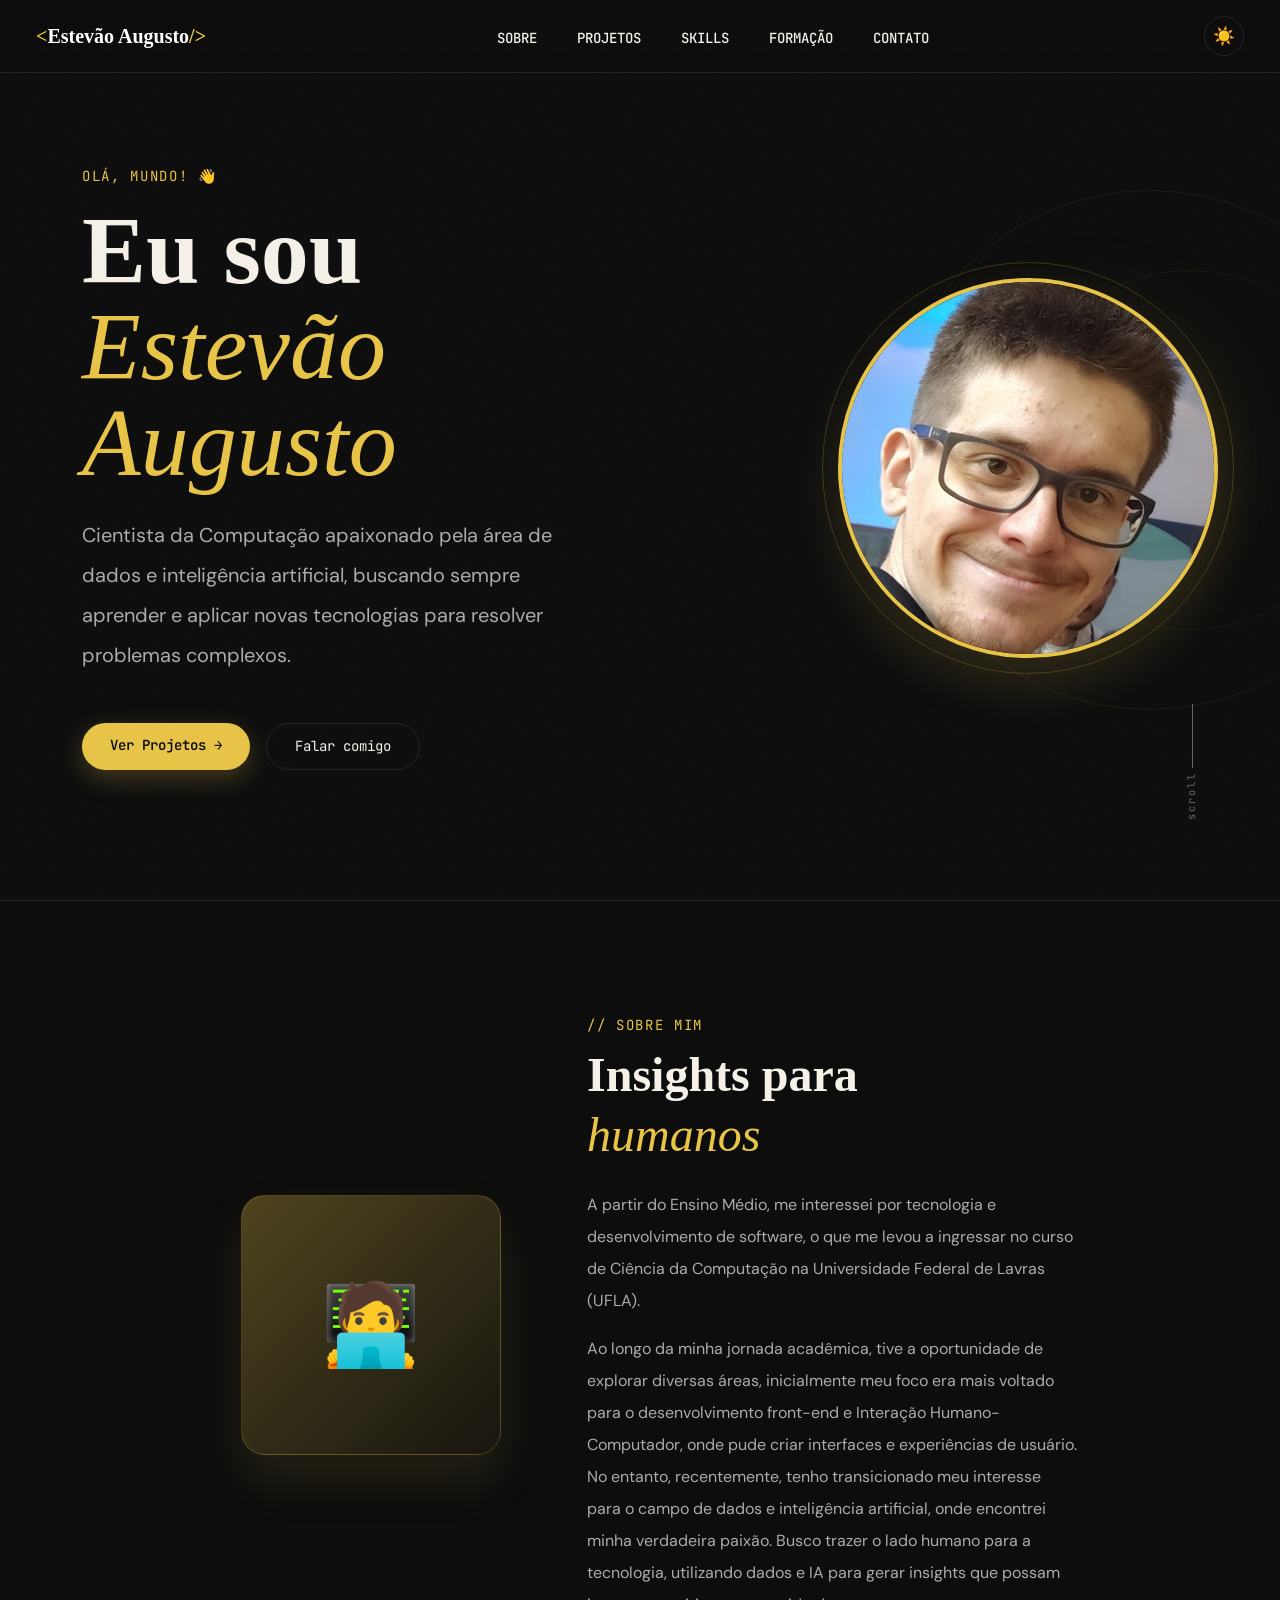
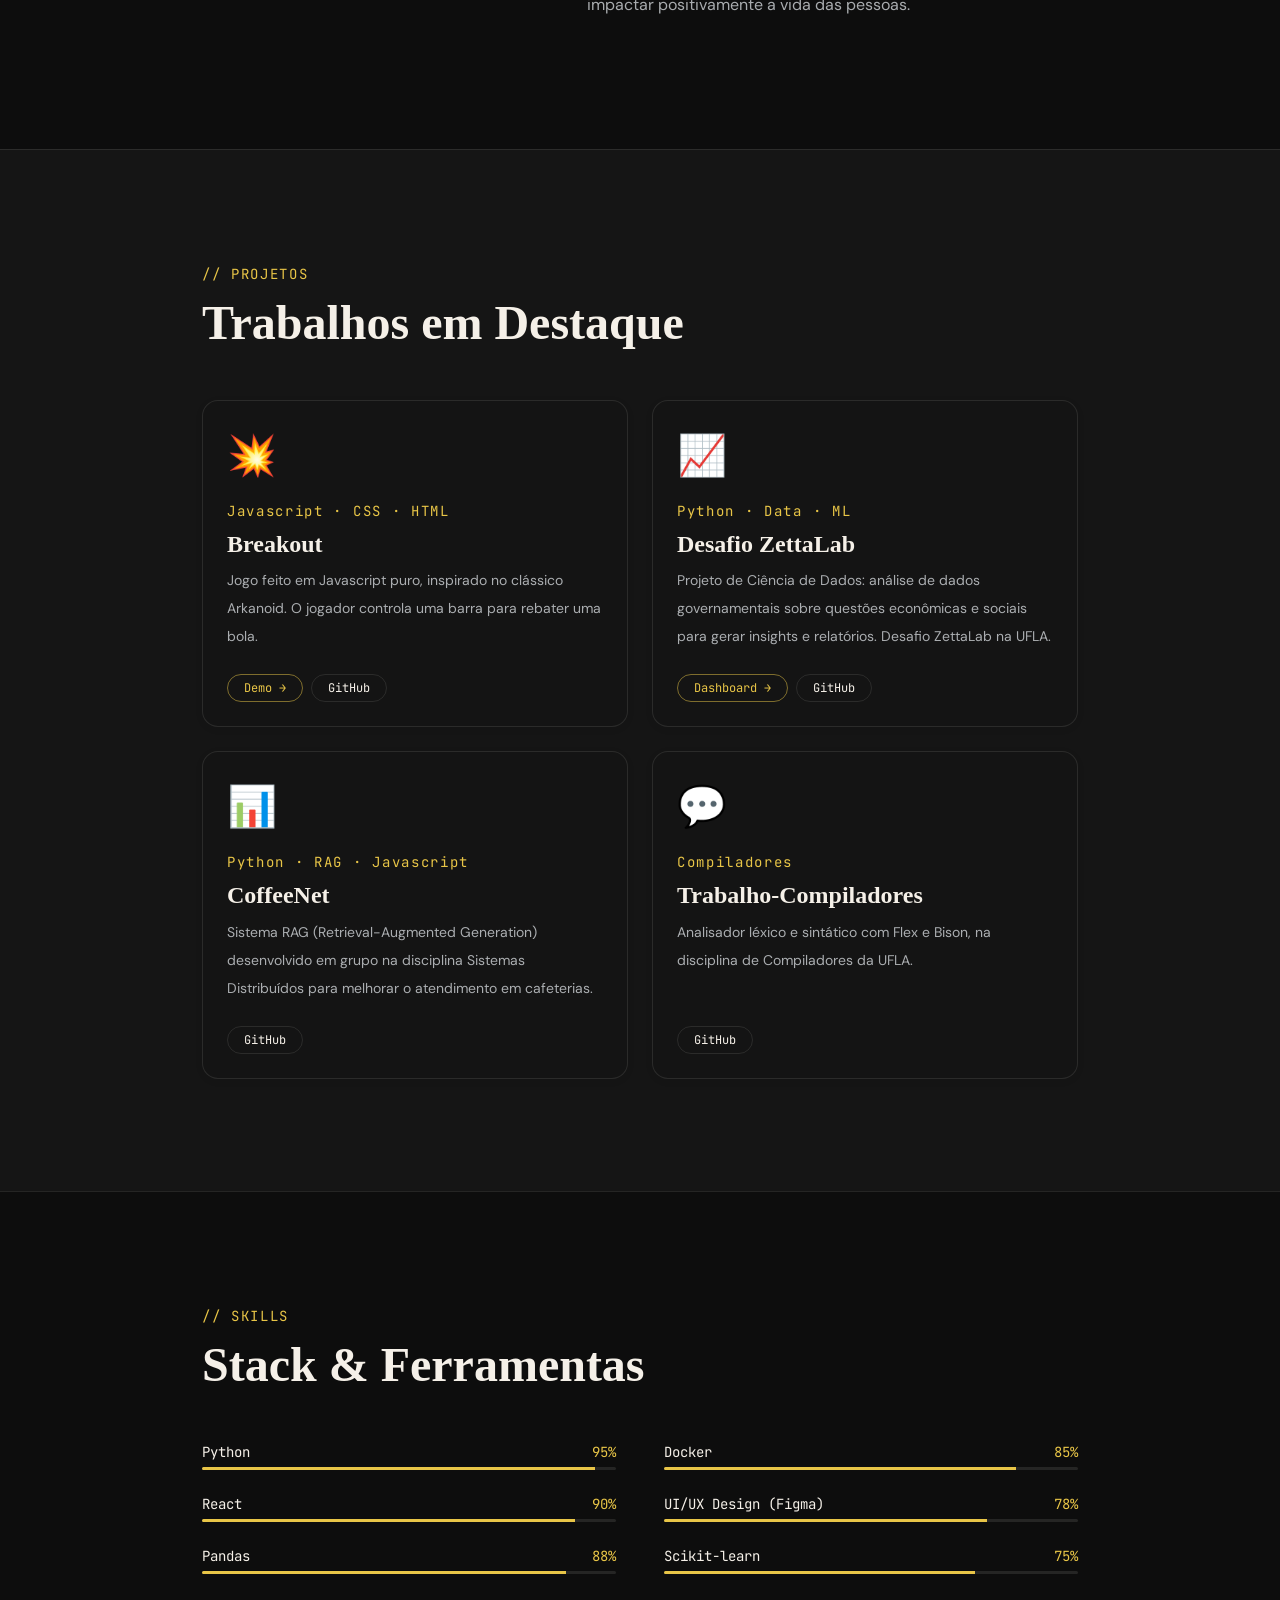
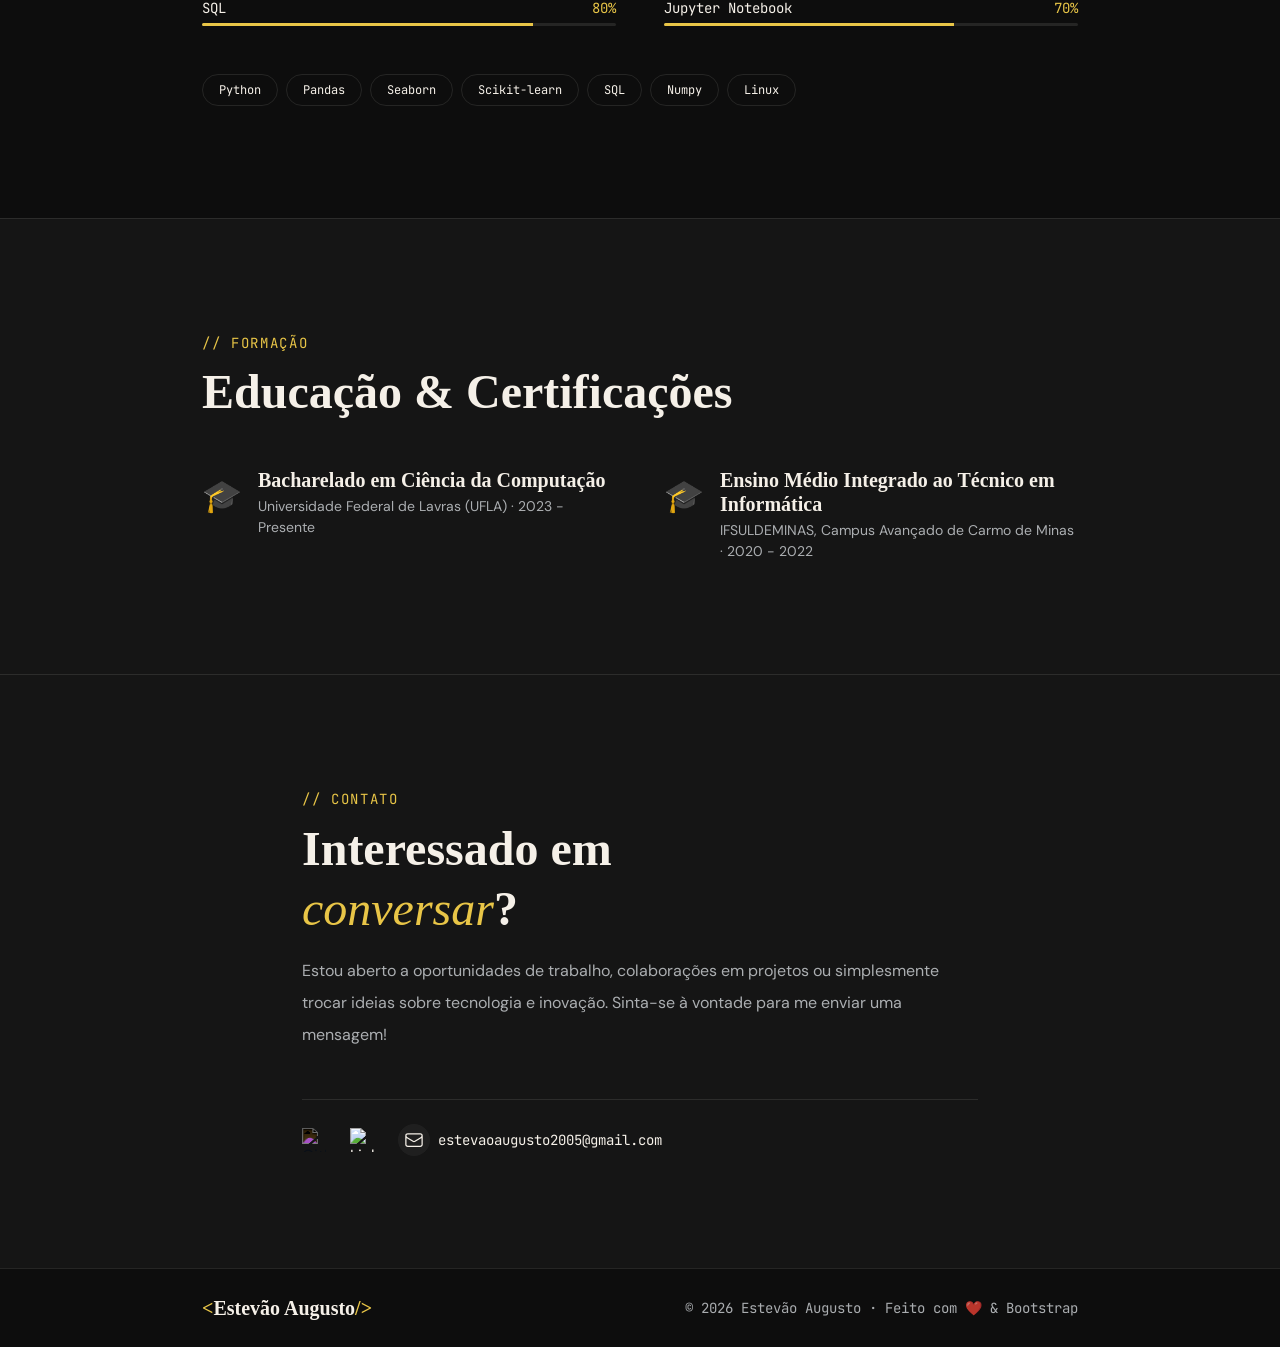
==== commit ba370427: "feat: atualiza css de websites" ====
--- a/Bootstrap/index.html
+++ b/Bootstrap/index.html
@@ -5,7 +5,7 @@
   <meta name="viewport" content="width=device-width, initial-scale=1.0"/>
   <title>Portfólio — Estevão Augusto</title>
 
-  <!-- Bootstrap 5 -->
+  <!-- Bootstrap 5 CSS -->
   <link href="https://cdn.jsdelivr.net/npm/bootstrap@5.3.3/dist/css/bootstrap.min.css" rel="stylesheet"/>
 
   <!-- Google Fonts -->
@@ -18,27 +18,16 @@
 <body>
 
   <!-- ── NAVBAR ── -->
-  <nav class="navbar navbar-expand-md fixed-top px-4 py-3 border-bottom" id="mainNav">
+  <nav class="navbar navbar-expand-md fixed-top px-4 py-3" id="mainNav">
     <div class="container-fluid">
 
-      <a class="navbar-brand font-display fw-bold fs-5" href="#hero" id="logoHero">
+      <a class="navbar-brand font-display fw-bold fs-5" href="#hero">
         <span class="text-accent">&lt;</span>Estevão Augusto<span class="text-accent">/&gt;</span>
       </a>
 
-      <div class="d-flex align-items-center gap-3 ms-auto">
-        <button id="themeToggle" aria-label="Alternar tema" class="btn btn-sm btn-outline-secondary rounded-circle theme-btn">
-          <span id="themeIcon">☀️</span>
-        </button>
-
-        <button class="navbar-toggler border-0 p-1" type="button" id="menuBtn" aria-label="Abrir menu">
-          <span class="hamburger-line" id="line1"></span>
-          <span class="hamburger-line" id="line2"></span>
-          <span class="hamburger-line" id="line3"></span>
-        </button>
-      </div>
-
-      <div class="collapse navbar-collapse justify-content-center" id="navbarNav">
-        <ul class="navbar-nav gap-md-4 fw-medium text-uppercase small tracking-wide">
+      <!-- Links desktop (colapsa em mobile) -->
+      <div class="collapse navbar-collapse justify-content-center" id="navLinks">
+        <ul class="navbar-nav gap-4 text-uppercase fw-medium font-mono small">
           <li class="nav-item"><a href="#sobre"    class="nav-link nav-link-custom">Sobre</a></li>
           <li class="nav-item"><a href="#projetos" class="nav-link nav-link-custom">Projetos</a></li>
           <li class="nav-item"><a href="#skills"   class="nav-link nav-link-custom">Skills</a></li>
@@ -46,95 +35,103 @@
           <li class="nav-item"><a href="#contato"  class="nav-link nav-link-custom">Contato</a></li>
         </ul>
       </div>
+
+      <div class="d-flex align-items-center gap-3">
+        <!-- Tema: visível só no desktop -->
+        <button id="themeToggle" aria-label="Alternar tema" class="theme-btn d-none d-md-flex">
+          <span id="themeIcon">☀️</span>
+        </button>
+        <!-- Hamburguer customizado (mobile) -->
+        <button id="menuBtn" class="hamburger d-md-none" aria-label="Abrir menu">
+          <span id="line1"></span>
+          <span id="line2"></span>
+          <span id="line3"></span>
+        </button>
+      </div>
+
     </div>
   </nav>
 
-  <!-- Mobile full-screen menu -->
-  <div id="mobileMenu" class="mobile-menu d-md-none">
-    <a href="#sobre"    class="mobile-link display-6 font-display fw-bold">Sobre</a>
-    <a href="#projetos" class="mobile-link display-6 font-display fw-bold">Projetos</a>
-    <a href="#skills"   class="mobile-link display-6 font-display fw-bold">Skills</a>
-    <a href="#formacao" class="mobile-link display-6 font-display fw-bold">Formação</a>
-    <a href="#contato"  class="mobile-link display-6 font-display fw-bold">Contato</a>
+  <!-- ── MOBILE MENU ── -->
+  <div id="mobileMenu">
+    <a href="#sobre"    class="mobile-link">Sobre</a>
+    <a href="#projetos" class="mobile-link">Projetos</a>
+    <a href="#skills"   class="mobile-link">Skills</a>
+    <a href="#formacao" class="mobile-link">Formação</a>
+    <a href="#contato"  class="mobile-link">Contato</a>
+    <hr class="mobile-divider"/>
+    <button id="themeToggleMobile" class="mobile-theme-btn">
+      <span id="themeIconMobile">☀️</span>
+      <span id="themeLabelMobile">Tema claro</span>
+    </button>
   </div>
 
   <!-- ── HERO ── -->
-  <section id="hero" class="min-vh-100 d-flex align-items-center pt-5 overflow-hidden position-relative">
-    <!-- Decorative circles -->
-    <div class="deco-circle deco-lg"></div>
-    <div class="deco-circle deco-md"></div>
-    <div class="deco-glow"></div>
-
-    <div class="container py-5 position-relative z-1">
-      <div class="row align-items-center gy-5 flex-column-reverse flex-lg-row">
-
-        <div class="col-lg-7 text-center text-lg-start">
-          <p class="font-mono small text-accent text-uppercase ls-wider mb-3 animate-fadein-1">
-            Olá, mundo! 👋
-          </p>
-          <h1 class="font-display display-2 fw-bold lh-sm mb-4 animate-fadein-2">
+  <section id="hero" class="hero-section d-flex align-items-center position-relative overflow-hidden">
+
+    <div class="deco-circle deco-lg position-absolute"></div>
+    <div class="deco-circle deco-md position-absolute"></div>
+    <div class="deco-glow position-absolute"></div>
+
+    <div class="container position-relative z-1">
+      <div class="row align-items-center justify-content-between flex-column-reverse flex-lg-row g-5">
+
+        <div class="col-12 col-lg-7 text-center text-lg-start anim-1">
+          <p class="font-mono small text-accent text-uppercase ls-wide mb-3">Olá, mundo! 👋</p>
+          <h1 class="font-display fw-bold lh-1 mb-4 hero-title anim-2">
             Eu sou<br/>
             <em class="fst-italic fw-normal text-accent">Estevão Augusto</em>
           </h1>
-          <p class="font-body fs-5 text-muted mx-auto mx-lg-0 mb-5 animate-fadein-3" style="max-width:520px">
+          <p class="font-body fs-5 text-muted lh-lg mb-5 anim-3" style="max-width:520px">
             Cientista da Computação apaixonado pela área de dados e inteligência artificial,
             buscando sempre aprender e aplicar novas tecnologias para resolver problemas complexos.
           </p>
-          <div class="d-flex flex-wrap justify-content-center justify-content-lg-start gap-3 animate-fadein-4">
-            <a href="#projetos" class="btn btn-accent rounded-pill px-4 py-2 font-mono fw-semibold small">
-              Ver Projetos →
-            </a>
-            <a href="#contato" class="btn btn-outline-secondary rounded-pill px-4 py-2 font-mono small">
-              Falar comigo
-            </a>
-          </div>
-        </div>
-
-        <div class="col-lg-5 d-flex justify-content-center animate-fadein-3">
-          <div class="avatar-wrapper">
-            <div class="avatar-ring"></div>
-            <div class="avatar-circle">
-              <img src="./../images/Foto_Minha_2.jpg" alt="Estevão Augusto" class="avatar-img"/>
-            </div>
-          </div>
-        </div>
-
-      </div>
-    </div>
-
-    <!-- Scroll hint -->
-    <div class="scroll-hint d-none d-lg-flex">
+          <div class="d-flex flex-wrap justify-content-center justify-content-lg-start gap-3 anim-4">
+            <a href="#projetos" class="btn-accent-pill">Ver Projetos →</a>
+            <a href="#contato"  class="btn-outline-pill">Falar comigo</a>
+          </div>
+        </div>
+
+        <div class="col-12 col-lg-4 d-flex justify-content-center anim-3">
+          <div class="hero-photo-wrap">
+            <div class="hero-ring"></div>
+            <div class="hero-circle">
+              <img src="./../images/Foto_Minha_2.jpg" alt="Estevão Augusto" class="hero-img"/>
+            </div>
+          </div>
+        </div>
+
+      </div>
+    </div>
+
+    <div class="scroll-hint d-none d-lg-flex position-absolute flex-column align-items-center">
       <div class="scroll-line"></div>
-      <span class="font-mono small ls-wider">scroll</span>
+      <span class="font-mono">scroll</span>
     </div>
   </section>
 
   <!-- ── SOBRE ── -->
-  <section id="sobre" class="py-section border-top">
-    <div class="container">
-      <div class="row align-items-center gy-5" style="max-width:900px;margin:auto">
-
-        <div class="col-md-5 reveal">
-          <div class="about-photo mx-auto d-flex align-items-center justify-content-center">
-            🧑‍💻
-          </div>
-        </div>
-
-        <div class="col-md-7 reveal">
-          <span class="font-mono small text-accent text-uppercase ls-wider">// sobre mim</span>
-          <h2 class="font-display display-5 fw-bold mt-2 mb-4 lh-sm">
+  <section id="sobre" class="section-pad border-top border-subtle">
+    <div class="container" style="max-width:900px">
+      <div class="row align-items-center g-5">
+
+        <div class="col-12 col-md-5 reveal">
+          <div class="sobre-box mx-auto">🧑‍💻</div>
+        </div>
+
+        <div class="col-12 col-md-7 reveal">
+          <span class="font-mono small text-accent text-uppercase ls-wide">// sobre mim</span>
+          <h2 class="font-display fw-bold mt-2 mb-4 section-title lh-sm">
             Insights para<br/><em class="fst-italic fw-normal text-accent">humanos</em>
           </h2>
           <p class="text-muted lh-lg mb-3">
             A partir do Ensino Médio, me interessei por tecnologia e desenvolvimento de software,
             o que me levou a ingressar no curso de Ciência da Computação na Universidade Federal de Lavras (UFLA).
           </p>
-          <p class="text-muted lh-lg mb-3">
+          <p class="text-muted lh-lg">
             Ao longo da minha jornada acadêmica, tive a oportunidade de explorar diversas áreas, inicialmente
-            meu foco era mais voltado para o desenvolvimento front-end e Interação Humano-Computador.
+            meu foco era mais voltado para o desenvolvimento front-end e Interação Humano-Computador, onde pude criar interfaces e experiências de usuário.
             No entanto, recentemente, tenho transicionado meu interesse para o campo de dados e inteligência artificial, onde encontrei minha verdadeira paixão.
-          </p>
-          <p class="text-muted lh-lg">
             Busco trazer o lado humano para a tecnologia, utilizando dados e IA para gerar insights que possam impactar positivamente a vida das pessoas.
           </p>
         </div>
@@ -144,77 +141,72 @@
   </section>
 
   <!-- ── PROJETOS ── -->
-  <section id="projetos" class="py-section border-top section-alt">
+  <section id="projetos" class="section-pad border-top border-subtle section-alt">
     <div class="container" style="max-width:900px">
       <div class="reveal mb-5">
-        <span class="font-mono small text-accent text-uppercase ls-wider">// projetos</span>
-        <h2 class="font-display display-5 fw-bold mt-2">Trabalhos em Destaque</h2>
+        <span class="font-mono small text-accent text-uppercase ls-wide">// projetos</span>
+        <h2 class="font-display fw-bold mt-2 section-title">Trabalhos em Destaque</h2>
       </div>
 
       <div class="row g-4">
 
-        <!-- Card 1 -->
-        <div class="col-md-6">
-          <div class="project-card reveal h-100 rounded-4 border p-4">
+        <div class="col-12 col-md-6">
+          <div class="project-card reveal h-100 p-4 rounded-4">
             <div class="fs-1 mb-3">💥</div>
-            <span class="font-mono small text-accent ls-wider">Javascript · CSS · HTML</span>
-            <h3 class="font-display fs-3 fw-bold mt-2 mb-2 card-title-hover">Breakout</h3>
+            <span class="font-mono small text-accent ls-wide">Javascript · CSS · HTML</span>
+            <h3 class="font-display fs-4 fw-bold mt-2 mb-2 card-hover-title">Breakout</h3>
             <p class="text-muted small lh-lg mb-4">
               Jogo feito em Javascript puro, inspirado no clássico Arkanoid.
               O jogador controla uma barra para rebater uma bola.
             </p>
-            <div class="d-flex gap-2">
-              <a href="https://estevaoaugusto.github.io/Jogo-Breakout/" class="btn btn-sm btn-outline-accent rounded-pill font-mono">Demo →</a>
-              <a href="https://github.com/EstevaoAugusto/Jogo-Breakout" class="btn btn-sm btn-outline-secondary rounded-pill font-mono">GitHub</a>
-            </div>
-          </div>
-        </div>
-
-        <!-- Card 2 -->
-        <div class="col-md-6">
-          <div class="project-card reveal h-100 rounded-4 border p-4">
+            <div class="d-flex gap-2 mt-auto">
+              <a href="https://estevaoaugusto.github.io/Jogo-Breakout/" class="pill-accent font-mono small">Demo →</a>
+              <a href="https://github.com/EstevaoAugusto/Jogo-Breakout"  class="pill-ghost font-mono small">GitHub</a>
+            </div>
+          </div>
+        </div>
+
+        <div class="col-12 col-md-6">
+          <div class="project-card reveal h-100 p-4 rounded-4">
             <div class="fs-1 mb-3">📈</div>
-            <span class="font-mono small text-accent ls-wider">Python · Data · ML</span>
-            <h3 class="font-display fs-3 fw-bold mt-2 mb-2 card-title-hover">Desafio ZettaLab</h3>
+            <span class="font-mono small text-accent ls-wide">Python · Data · ML</span>
+            <h3 class="font-display fs-4 fw-bold mt-2 mb-2 card-hover-title">Desafio ZettaLab</h3>
             <p class="text-muted small lh-lg mb-4">
-              Projeto de Ciência de Dados analisando dados do governo sobre questões econômicas e sociais,
-              gerando insights e relatórios para tomada de decisão. Realizado durante o desafio ZettaLab na UFLA.
+              Projeto de Ciência de Dados: análise de dados governamentais sobre questões econômicas
+              e sociais para gerar insights e relatórios. Desafio ZettaLab na UFLA.
             </p>
-            <div class="d-flex gap-2">
-              <a href="https://desafio-zettalab-ciencia-e-governanca-de-dados.streamlit.app/" class="btn btn-sm btn-outline-accent rounded-pill font-mono">Dashboard →</a>
-              <a href="https://github.com/EstevaoAugusto/ZettaLab-2ed-Desafio-Ciencia-e-Governanca-de-Dados" class="btn btn-sm btn-outline-secondary rounded-pill font-mono">GitHub</a>
-            </div>
-          </div>
-        </div>
-
-        <!-- Card 3 -->
-        <div class="col-md-6">
-          <div class="project-card reveal h-100 rounded-4 border p-4">
+            <div class="d-flex gap-2 mt-auto">
+              <a href="https://desafio-zettalab-ciencia-e-governanca-de-dados.streamlit.app/" class="pill-accent font-mono small">Dashboard →</a>
+              <a href="https://github.com/EstevaoAugusto/ZettaLab-2ed-Desafio-Ciencia-e-Governanca-de-Dados" class="pill-ghost font-mono small">GitHub</a>
+            </div>
+          </div>
+        </div>
+
+        <div class="col-12 col-md-6">
+          <div class="project-card reveal h-100 p-4 rounded-4">
             <div class="fs-1 mb-3">📊</div>
-            <span class="font-mono small text-accent ls-wider">Python · RAG · Javascript</span>
-            <h3 class="font-display fs-3 fw-bold mt-2 mb-2 card-title-hover">CoffeeNet</h3>
+            <span class="font-mono small text-accent ls-wide">Python · RAG · Javascript</span>
+            <h3 class="font-display fs-4 fw-bold mt-2 mb-2 card-hover-title">CoffeeNet</h3>
             <p class="text-muted small lh-lg mb-4">
-              Trabalho em grupo na disciplina 'Sistemas Distribuídos', construindo um sistema de RAG
-              (Retrieval-Augmented Generation) para melhorar o atendimento de clientes em Cafeterias.
+              Sistema RAG (Retrieval-Augmented Generation) desenvolvido em grupo na disciplina
+              Sistemas Distribuídos para melhorar o atendimento em cafeterias.
             </p>
-            <div class="d-flex gap-2">
-              <a href="https://github.com/EstevaoAugusto/Trabalho-GCC129" class="btn btn-sm btn-outline-secondary rounded-pill font-mono">GitHub</a>
-            </div>
-          </div>
-        </div>
-
-        <!-- Card 4 -->
-        <div class="col-md-6">
-          <div class="project-card reveal h-100 rounded-4 border p-4">
+            <div class="d-flex gap-2 mt-auto">
+              <a href="https://github.com/EstevaoAugusto/Trabalho-GCC129" class="pill-ghost font-mono small">GitHub</a>
+            </div>
+          </div>
+        </div>
+
+        <div class="col-12 col-md-6">
+          <div class="project-card reveal h-100 p-4 rounded-4">
             <div class="fs-1 mb-3">💬</div>
-            <span class="font-mono small text-accent ls-wider">Compiladores</span>
-            <h3 class="font-display fs-3 fw-bold mt-2 mb-2 card-title-hover">Trabalho-Compiladores</h3>
+            <span class="font-mono small text-accent ls-wide">Compiladores</span>
+            <h3 class="font-display fs-4 fw-bold mt-2 mb-2 card-hover-title">Trabalho-Compiladores</h3>
             <p class="text-muted small lh-lg mb-4">
-              Trabalho da disciplina de Compiladores na UFLA. Objetivo de criar um analisador léxico e sintático
-              utilizando Flex e Bison, ferramentas amplamente utilizadas para construção de compiladores.
+              Analisador léxico e sintático com Flex e Bison, na disciplina de Compiladores da UFLA.
             </p>
-            <div class="d-flex gap-2">
-              <a href="https://github.com/EstevaoAugusto/Trabalho-Compiladores" class="btn btn-sm btn-outline-secondary rounded-pill font-mono">GitHub</a>
+            <div class="d-flex gap-2 mt-auto">
+              <a href="https://github.com/EstevaoAugusto/Trabalho-Compiladores" class="pill-ghost font-mono small">GitHub</a>
             </div>
           </div>
         </div>
@@ -224,177 +216,130 @@
   </section>
 
   <!-- ── SKILLS ── -->
-  <section id="skills" class="py-section border-top">
+  <section id="skills" class="section-pad border-top border-subtle">
     <div class="container" style="max-width:900px">
       <div class="reveal mb-5">
-        <span class="font-mono small text-accent text-uppercase ls-wider">// skills</span>
-        <h2 class="font-display display-5 fw-bold mt-2">Stack & Ferramentas</h2>
+        <span class="font-mono small text-accent text-uppercase ls-wide">// skills</span>
+        <h2 class="font-display fw-bold mt-2 section-title">Stack & Ferramentas</h2>
       </div>
 
       <div class="row g-5">
-
-        <!-- Left column -->
-        <div class="col-md-6 reveal">
-          <div class="d-flex flex-column gap-4">
-
-            <div>
-              <div class="d-flex justify-content-between font-mono small mb-1">
-                <span>Python</span><span class="text-accent">95%</span>
-              </div>
-              <div class="skill-track"><div class="skill-fill" style="width:95%"></div></div>
-            </div>
-
-            <div>
-              <div class="d-flex justify-content-between font-mono small mb-1">
-                <span>React</span><span class="text-accent">90%</span>
-              </div>
-              <div class="skill-track"><div class="skill-fill" style="width:90%"></div></div>
-            </div>
-
-            <div>
-              <div class="d-flex justify-content-between font-mono small mb-1">
-                <span>Pandas</span><span class="text-accent">88%</span>
-              </div>
-              <div class="skill-track"><div class="skill-fill" style="width:88%"></div></div>
-            </div>
-
-            <div>
-              <div class="d-flex justify-content-between font-mono small mb-1">
-                <span>SQL</span><span class="text-accent">80%</span>
-              </div>
-              <div class="skill-track"><div class="skill-fill" style="width:80%"></div></div>
-            </div>
-
-          </div>
-        </div>
-
-        <!-- Right column -->
-        <div class="col-md-6 reveal">
-          <div class="d-flex flex-column gap-4">
-
-            <div>
-              <div class="d-flex justify-content-between font-mono small mb-1">
-                <span>Docker</span><span class="text-accent">85%</span>
-              </div>
-              <div class="skill-track"><div class="skill-fill" style="width:85%"></div></div>
-            </div>
-
-            <div>
-              <div class="d-flex justify-content-between font-mono small mb-1">
-                <span>UI/UX Design (Figma)</span><span class="text-accent">78%</span>
-              </div>
-              <div class="skill-track"><div class="skill-fill" style="width:78%"></div></div>
-            </div>
-
-            <div>
-              <div class="d-flex justify-content-between font-mono small mb-1">
-                <span>Scikit-learn</span><span class="text-accent">75%</span>
-              </div>
-              <div class="skill-track"><div class="skill-fill" style="width:75%"></div></div>
-            </div>
-
-            <div>
-              <div class="d-flex justify-content-between font-mono small mb-1">
-                <span>Jupyter Notebook</span><span class="text-accent">70%</span>
-              </div>
-              <div class="skill-track"><div class="skill-fill" style="width:70%"></div></div>
-            </div>
-
-          </div>
-        </div>
-
+        <div class="col-12 col-md-6 reveal">
+          <div class="mb-4">
+            <div class="d-flex justify-content-between font-mono small mb-1"><span>Python</span><span class="text-accent">95%</span></div>
+            <div class="skill-track"><div class="skill-fill" style="width:95%"></div></div>
+          </div>
+          <div class="mb-4">
+            <div class="d-flex justify-content-between font-mono small mb-1"><span>React</span><span class="text-accent">90%</span></div>
+            <div class="skill-track"><div class="skill-fill" style="width:90%"></div></div>
+          </div>
+          <div class="mb-4">
+            <div class="d-flex justify-content-between font-mono small mb-1"><span>Pandas</span><span class="text-accent">88%</span></div>
+            <div class="skill-track"><div class="skill-fill" style="width:88%"></div></div>
+          </div>
+          <div class="mb-4">
+            <div class="d-flex justify-content-between font-mono small mb-1"><span>SQL</span><span class="text-accent">80%</span></div>
+            <div class="skill-track"><div class="skill-fill" style="width:80%"></div></div>
+          </div>
+        </div>
+        <div class="col-12 col-md-6 reveal">
+          <div class="mb-4">
+            <div class="d-flex justify-content-between font-mono small mb-1"><span>Docker</span><span class="text-accent">85%</span></div>
+            <div class="skill-track"><div class="skill-fill" style="width:85%"></div></div>
+          </div>
+          <div class="mb-4">
+            <div class="d-flex justify-content-between font-mono small mb-1"><span>UI/UX Design (Figma)</span><span class="text-accent">78%</span></div>
+            <div class="skill-track"><div class="skill-fill" style="width:78%"></div></div>
+          </div>
+          <div class="mb-4">
+            <div class="d-flex justify-content-between font-mono small mb-1"><span>Scikit-learn</span><span class="text-accent">75%</span></div>
+            <div class="skill-track"><div class="skill-fill" style="width:75%"></div></div>
+          </div>
+          <div class="mb-4">
+            <div class="d-flex justify-content-between font-mono small mb-1"><span>Jupyter Notebook</span><span class="text-accent">70%</span></div>
+            <div class="skill-track"><div class="skill-fill" style="width:70%"></div></div>
+          </div>
+        </div>
       </div>
 
       <!-- Tech badges -->
-      <div class="reveal mt-5 d-flex flex-wrap gap-2">
-        <span class="badge-tech">Python</span>
-        <span class="badge-tech">Pandas</span>
-        <span class="badge-tech">Seaborn</span>
-        <span class="badge-tech">Scikit-learn</span>
-        <span class="badge-tech">SQL</span>
-        <span class="badge-tech">Numpy</span>
-        <span class="badge-tech">Linux</span>
-      </div>
-
+      <div class="reveal mt-4 d-flex flex-wrap gap-2">
+        <span class="tech-badge">Python</span>
+        <span class="tech-badge">Pandas</span>
+        <span class="tech-badge">Seaborn</span>
+        <span class="tech-badge">Scikit-learn</span>
+        <span class="tech-badge">SQL</span>
+        <span class="tech-badge">Numpy</span>
+        <span class="tech-badge">Linux</span>
+      </div>
     </div>
   </section>
 
   <!-- ── FORMAÇÃO ── -->
-  <section id="formacao" class="py-section border-top section-alt">
+  <section id="formacao" class="section-pad border-top border-subtle section-alt">
     <div class="container" style="max-width:900px">
       <div class="reveal mb-5">
-        <span class="font-mono small text-accent text-uppercase ls-wider">// formação</span>
-        <h2 class="font-display display-5 fw-bold mt-2">Educação & Certificações</h2>
-      </div>
-
+        <span class="font-mono small text-accent text-uppercase ls-wide">// formação</span>
+        <h2 class="font-display fw-bold mt-2 section-title">Educação & Certificações</h2>
+      </div>
       <div class="row g-5">
-
-        <div class="col-md-6 reveal">
+        <div class="col-12 col-md-6 reveal">
           <div class="d-flex gap-3 align-items-start">
-            <div class="fs-2">🎓</div>
+            <div class="fs-2 mt-1">🎓</div>
             <div>
-              <h3 class="font-display fs-5 fw-bold">Bacharelado em Ciência da Computação</h3>
-              <p class="text-muted small">Universidade Federal de Lavras (UFLA) · 2023 - Presente</p>
-            </div>
-          </div>
-        </div>
-
-        <div class="col-md-6 reveal">
+              <h3 class="font-display fs-5 fw-bold mb-1">Bacharelado em Ciência da Computação</h3>
+              <p class="small text-muted mb-0">Universidade Federal de Lavras (UFLA) · 2023 - Presente</p>
+            </div>
+          </div>
+        </div>
+        <div class="col-12 col-md-6 reveal">
           <div class="d-flex gap-3 align-items-start">
-            <div class="fs-2">🎓</div>
+            <div class="fs-2 mt-1">🎓</div>
             <div>
-              <h3 class="font-display fs-5 fw-bold">Ensino Médio Integrado ao Técnico em Informática</h3>
-              <p class="text-muted small">IFSULDEMINAS, Campus Avançado de Carmo de Minas · 2020 - 2022</p>
-            </div>
-          </div>
-        </div>
-
+              <h3 class="font-display fs-5 fw-bold mb-1">Ensino Médio Integrado ao Técnico em Informática</h3>
+              <p class="small text-muted mb-0">IFSULDEMINAS, Campus Avançado de Carmo de Minas · 2020 - 2022</p>
+            </div>
+          </div>
+        </div>
       </div>
     </div>
   </section>
 
   <!-- ── CONTATO ── -->
-  <section id="contato" class="py-section border-top section-alt">
+  <section id="contato" class="section-pad border-top border-subtle section-alt">
     <div class="container" style="max-width:700px">
       <div class="reveal mb-5">
-        <span class="font-mono small text-accent text-uppercase ls-wider">// contato</span>
-        <h2 class="font-display display-5 fw-bold mt-2 lh-sm">
-          Interessado em<br/><em class="fst-italic fw-normal text-accent">conversar</em>?
+        <span class="font-mono small text-accent text-uppercase ls-wide">// contato</span>
+        <h2 class="font-display fw-bold mt-2 section-title lh-sm">
+          Interessado em <br/><em class="fst-italic fw-normal text-accent">conversar</em>?
         </h2>
         <p class="text-muted mt-3 lh-lg">
-          Estou aberto a oportunidades de trabalho, colaborações em projetos ou simplesmente trocar ideias sobre tecnologia e inovação.
-          Sinta-se à vontade para me enviar uma mensagem!
+          Estou aberto a oportunidades de trabalho, colaborações em projetos ou simplesmente trocar
+          ideias sobre tecnologia e inovação. Sinta-se à vontade para me enviar uma mensagem!
         </p>
       </div>
 
-      <!-- Social links -->
-      <div class="reveal d-flex align-items-center gap-4 pt-4 border-top mt-4">
-
+      <div class="reveal d-flex align-items-center gap-4 pt-4 border-top border-subtle">
         <a href="https://github.com/EstevaoAugusto" aria-label="GitHub" class="social-link">
-          <img src="https://cdn.jsdelivr.net/gh/devicons/devicon/icons/github/github-original.svg"
-               alt="GitHub" class="social-icon github-icon"/>
+          <img src="https://cdn.jsdelivr.net/gh/devicons/devicon/icons/github/github-original.svg" alt="GitHub" class="social-icon invert-on-dark"/>
         </a>
-
         <a href="https://www.linkedin.com/in/estev%C3%A3o-augusto-fonseca-santos-a61792280/" aria-label="LinkedIn" class="social-link">
-          <img src="https://cdn.jsdelivr.net/gh/devicons/devicon/icons/linkedin/linkedin-original.svg"
-               alt="LinkedIn" class="social-icon"/>
+          <img src="https://cdn.jsdelivr.net/gh/devicons/devicon/icons/linkedin/linkedin-original.svg" alt="LinkedIn" class="social-icon"/>
         </a>
-
         <a href="mailto:estevaoaugusto2005@gmail.com" class="social-link d-flex align-items-center gap-2">
-          <div class="email-icon-wrap">
+          <div class="social-icon-wrap">
             <svg xmlns="http://www.w3.org/2000/svg" fill="none" viewBox="0 0 24 24" stroke-width="1.5" stroke="currentColor" width="20" height="20">
-              <path stroke-linecap="round" stroke-linejoin="round" d="M21.75 6.75v10.5a2.25 2.25 0 01-2.25 2.25h-15a2.25 2.25 0 01-2.25-2.25V6.75m19.5 0A2.25 2.25 0 0019.5 4.5h-15a2.25 2.25 0 00-2.25 2.25m19.5 0v.243a2.25 2.25 0 01-1.07 1.916l-7.5 4.615a2.25 2.25 0 01-2.36 0L3.32 8.91a2.25 2.25 0 01-1.07-1.916V6.75" />
+              <path stroke-linecap="round" stroke-linejoin="round" d="M21.75 6.75v10.5a2.25 2.25 0 01-2.25 2.25h-15a2.25 2.25 0 01-2.25-2.25V6.75m19.5 0A2.25 2.25 0 0019.5 4.5h-15a2.25 2.25 0 00-2.25 2.25m19.5 0v.243a2.25 2.25 0 01-1.07 1.916l-7.5 4.615a2.25 2.25 0 01-2.36 0L3.32 8.91a2.25 2.25 0 01-1.07-1.916V6.75"/>
             </svg>
           </div>
-          <span class="font-mono small d-none d-sm-inline">E-mail</span>
+          <span class="font-mono small d-none d-sm-inline">estevaoaugusto2005@gmail.com</span>
         </a>
-
       </div>
     </div>
   </section>
 
   <!-- ── FOOTER ── -->
-  <footer class="py-4 border-top">
+  <footer class="py-4 px-4 border-top border-subtle">
     <div class="container d-flex flex-column flex-md-row justify-content-between align-items-center gap-3" style="max-width:900px">
       <span class="font-display fs-5 fw-bold">
         <span class="text-accent">&lt;</span>Estevão Augusto<span class="text-accent">/&gt;</span>
--- a/Bootstrap/styles.css
+++ b/Bootstrap/styles.css
@@ -1,4 +1,4 @@
-/* ── Base ── */
+/* ── Reset & Base ── */
 * { box-sizing: border-box; }
 html { scroll-behavior: smooth; }
 
@@ -7,33 +7,40 @@
   transition: background-color 0.4s, color 0.4s;
 }
 
-/* ── Font helpers ── */
+/* ── CSS Variables por tema ── */
+[data-bs-theme="dark"] {
+  --color-bg:      #0D0D0D;
+  --color-surface: #141414;
+  --color-text:    #F5F0E8;
+  --color-muted:   rgba(245,240,232,0.55);
+  --color-border:  rgba(245,240,232,0.1);
+}
+[data-bs-theme="light"] {
+  --color-bg:      #F5F0E8;
+  --color-surface: #EDEAE0;
+  --color-text:    #0D0D0D;
+  --color-muted:   rgba(13,13,13,0.55);
+  --color-border:  rgba(13,13,13,0.1);
+}
+
+body {
+  background-color: var(--color-bg);
+  color: var(--color-text);
+}
+
+/* ── Accent color ── */
+:root { --accent: #E8C547; }
+.text-accent { color: var(--accent) !important; }
+
+/* ── Fonts ── */
 .font-display { font-family: 'Playfair Display', Georgia, serif; }
 .font-mono    { font-family: 'JetBrains Mono', monospace; }
 .font-body    { font-family: 'DM Sans', sans-serif; }
 
-/* ── Color tokens ── */
-:root {
-  --accent: #E8C547;
-  --ink:    #0D0D0D;
-  --paper:  #F5F0E8;
-}
-
-.text-accent   { color: var(--accent) !important; }
-.bg-accent     { background-color: var(--accent) !important; }
-.border-accent { border-color: var(--accent) !important; }
-
-/* ── Theme: light ── */
-[data-bs-theme="light"] body { background-color: var(--paper); color: var(--ink); }
-[data-bs-theme="light"] .navbar, [data-bs-theme="light"] #mainNav { background-color: rgba(245,240,232,0.85) !important; }
-[data-bs-theme="light"] .github-icon { filter: none; }
-
-/* ── Theme: dark ── */
-[data-bs-theme="dark"] body { background-color: var(--ink); color: var(--paper); }
-[data-bs-theme="dark"] .navbar, [data-bs-theme="dark"] #mainNav { background-color: rgba(13,13,13,0.85) !important; }
-[data-bs-theme="dark"] .github-icon { filter: invert(1); }
-
-/* ── Noise grain ── */
+/* ── Letter spacing ── */
+.ls-wide { letter-spacing: 0.12em; }
+
+/* ── Noise grain overlay ── */
 body::before {
   content: '';
   position: fixed;
@@ -45,44 +52,61 @@
   opacity: 0.6;
 }
 
-/* ── Navbar ── */
+/* ── Scrollbar ── */
+::-webkit-scrollbar { width: 4px; }
+::-webkit-scrollbar-track { background: transparent; }
+::-webkit-scrollbar-thumb { background: var(--accent); border-radius: 99px; }
+
+/* ── NAVBAR ── */
 #mainNav {
+  background: color-mix(in srgb, var(--color-bg) 85%, transparent);
   backdrop-filter: blur(12px);
   -webkit-backdrop-filter: blur(12px);
+  border-bottom: 1px solid var(--color-border);
+  z-index: 9999;
 }
 
 .nav-link-custom {
+  color: var(--color-text);
   position: relative;
-  letter-spacing: 0.08em;
-  font-size: 0.8rem;
+  padding-bottom: 4px;
   transition: color 0.2s;
 }
 .nav-link-custom::after {
   content: '';
   position: absolute;
-  bottom: -3px; left: 0;
+  bottom: 0; left: 0;
   width: 0; height: 2px;
   background: var(--accent);
   transition: width 0.3s ease;
 }
+.nav-link-custom:hover { color: var(--accent); }
 .nav-link-custom:hover::after { width: 100%; }
-.nav-link-custom:hover { color: var(--accent) !important; }
-
-/* ── Theme toggle button ── */
+
+/* ── Theme button (desktop) ── */
 .theme-btn {
   width: 40px; height: 40px;
+  border-radius: 50%;
+  border: 1px solid var(--color-border);
+  background: transparent;
+  color: var(--color-text);
   display: flex; align-items: center; justify-content: center;
   font-size: 1.1rem;
+  cursor: pointer;
   transition: border-color 0.3s, color 0.3s;
 }
-.theme-btn:hover { border-color: var(--accent) !important; color: var(--accent) !important; }
-
-/* ── Hamburger ── */
-.hamburger-line {
+.theme-btn:hover { border-color: var(--accent); color: var(--accent); }
+
+/* ── Hamburger button ── */
+.hamburger {
+  display: flex; flex-direction: column; gap: 5px;
+  background: transparent; border: none; cursor: pointer; padding: 6px;
+}
+.hamburger span {
   display: block;
   width: 24px; height: 2px;
-  background: currentColor;
-  margin: 3px 0;
+  background: var(--color-text);
+  border-radius: 2px;
   transition: transform 0.3s, opacity 0.3s;
   transform-origin: left center;
 }
@@ -90,207 +114,283 @@
 #line2.open { opacity: 0; }
 #line3.open { transform: rotate(-42deg); }
 
-/* ── Mobile full-screen menu ── */
-.mobile-menu {
+/* ── Mobile Menu ── */
+#mobileMenu {
   position: fixed;
   inset: 0;
-  z-index: 1040;
+  background: var(--color-bg);
   display: flex;
   flex-direction: column;
   align-items: center;
   justify-content: center;
   gap: 2rem;
   transform: translateX(100%);
-  transition: transform 0.5s ease-in-out;
-}
-[data-bs-theme="dark"]  .mobile-menu { background: var(--ink); }
-[data-bs-theme="light"] .mobile-menu { background: var(--paper); }
-.mobile-menu.open { transform: translateX(0); }
+  transition: transform 0.5s cubic-bezier(.77,0,.18,1);
+  z-index: 9998;
+}
+#mobileMenu.open { transform: translateX(0); }
 
 .mobile-link {
-  text-decoration: none;
-  color: inherit;
   font-family: 'Playfair Display', serif;
+  font-size: 1.75rem;
   font-weight: 700;
-  font-size: 2rem;
+  color: var(--color-text);
+  text-decoration: none;
   transition: color 0.2s;
 }
 .mobile-link:hover { color: var(--accent); }
 
-/* ── Section spacing ── */
-.py-section { padding-top: 7rem; padding-bottom: 7rem; }
-
-/* ── Section alt background ── */
-[data-bs-theme="dark"]  .section-alt { background-color: rgba(255,255,255,0.02); }
-[data-bs-theme="light"] .section-alt { background-color: rgba(0,0,0,0.02); }
-
-/* ── Letter spacing util ── */
-.ls-wider { letter-spacing: 0.12em; }
-
-/* ── Hero decoratives ── */
+.mobile-divider {
+  width: 3rem;
+  border-color: var(--color-border);
+  opacity: 1;
+  margin: 0;
+}
+
+.mobile-theme-btn {
+  display: flex; align-items: center; gap: 0.75rem;
+  background: transparent; border: none; cursor: pointer;
+  font-family: 'Playfair Display', serif;
+  font-size: 1.25rem;
+  font-weight: 700;
+  color: var(--color-text);
+  transition: color 0.2s;
+}
+.mobile-theme-btn:hover { color: var(--accent); }
+
+/* ── Section layout ── */
+.section-pad { padding: 7rem 0; }
+.section-alt  { background: color-mix(in srgb, var(--color-text) 3%, transparent); }
+.section-title { font-size: clamp(2rem, 5vw, 3rem); }
+
+/* Bootstrap border-subtle override */
+.border-subtle { border-color: var(--color-border) !important; }
+
+/* ── HERO ── */
+.hero-section {
+  min-height: 100vh;
+  padding-top: 100px;
+  padding-bottom: 4rem;
+}
+
+.hero-title { font-size: clamp(3rem, 8vw, 6rem); }
+
+/* Deco circles */
 .deco-circle {
-  position: absolute;
+  border-radius: 50%;
   right: 0;
-  top: 50%; transform: translateY(-50%) translateX(25%);
-  border-radius: 50%;
-  border: 1px solid rgba(232,197,71,0.2);
+  top: 50%;
+  transform: translateY(-50%) translateX(25%);
   pointer-events: none;
+  border: 1px solid color-mix(in srgb, var(--accent) 20%, transparent);
 }
 .deco-lg { width: 520px; height: 520px; opacity: 0.4; }
-.deco-md { width: 360px; height: 360px; opacity: 0.3; border-color: rgba(232,197,71,0.3); }
+.deco-md { width: 360px; height: 360px; opacity: 0.3; }
 .deco-glow {
-  position: absolute;
-  right: 64px; top: 50%; transform: translateY(-50%);
+  right: 4rem; top: 50%;
+  transform: translateY(-50%);
   width: 256px; height: 256px;
-  background: rgba(232,197,71,0.1);
-  filter: blur(64px);
-  border-radius: 50%;
+  border-radius: 50%;
+  background: color-mix(in srgb, var(--accent) 10%, transparent);
+  filter: blur(48px);
   pointer-events: none;
 }
 
-/* ── Scroll hint ── */
-.scroll-hint {
-  position: absolute;
-  right: 5rem; bottom: 5rem;
-  flex-direction: column;
-  align-items: center;
-  gap: 4px;
-  opacity: 0.4;
-}
-.scroll-line { width: 1px; height: 64px; background: currentColor; }
-.scroll-hint span { font-size: 0.7rem; letter-spacing: 0.2em; writing-mode: vertical-rl; }
-
-/* ── Avatar ── */
-.avatar-wrapper { position: relative; display: inline-block; }
-.avatar-ring {
+/* Hero photo */
+.hero-photo-wrap { position: relative; display: inline-block; }
+.hero-ring {
   position: absolute;
   inset: -16px;
   border-radius: 50%;
-  border: 1px solid rgba(232,197,71,0.2);
+  border: 1px solid color-mix(in srgb, var(--accent) 20%, transparent);
   transition: transform 0.5s;
 }
-.avatar-wrapper:hover .avatar-ring { transform: scale(1.05); }
-.avatar-circle {
-  width: 300px; height: 300px;
+.hero-photo-wrap:hover .hero-ring { transform: scale(1.05); }
+.hero-circle {
+  width: clamp(220px, 30vw, 380px);
+  height: clamp(220px, 30vw, 380px);
   border-radius: 50%;
   overflow: hidden;
   border: 4px solid var(--accent);
-  box-shadow: 0 25px 60px rgba(0,0,0,0.3);
-}
-@media (min-width: 992px) {
-  .avatar-circle { width: 380px; height: 380px; }
-}
-.avatar-img {
+  box-shadow: 0 25px 50px color-mix(in srgb, var(--accent) 15%, transparent);
+}
+.hero-img {
   width: 100%; height: 100%;
   object-fit: cover;
   transition: transform 0.5s;
   cursor: zoom-in;
 }
-.avatar-wrapper:hover .avatar-img { transform: scale(1.08); }
-
-/* ── About photo placeholder ── */
-.about-photo {
-  width: 100%;
-  max-width: 280px;
+.hero-img:hover { transform: scale(1.1); }
+
+/* Scroll hint */
+.scroll-hint {
+  right: 5rem; bottom: 5rem;
+  gap: 4px; opacity: 0.4;
+}
+.scroll-line { width: 1px; height: 64px; background: currentColor; }
+.scroll-hint .font-mono {
+  font-size: 0.65rem; letter-spacing: 0.2em;
+  writing-mode: vertical-rl;
+  transform: rotate(180deg);
+}
+
+/* ── Hero CTA buttons ── */
+.btn-accent-pill {
+  display: inline-block;
+  padding: 0.75rem 1.75rem;
+  background: var(--accent);
+  color: #0D0D0D;
+  font-family: 'JetBrains Mono', monospace;
+  font-size: 0.875rem;
+  font-weight: 600;
+  border-radius: 9999px;
+  text-decoration: none;
+  transition: transform 0.2s;
+  box-shadow: 0 8px 24px color-mix(in srgb, var(--accent) 25%, transparent);
+}
+.btn-accent-pill:hover { transform: scale(1.05); color: #0D0D0D; }
+.btn-accent-pill:active { transform: scale(0.95); }
+
+.btn-outline-pill {
+  display: inline-block;
+  padding: 0.75rem 1.75rem;
+  border: 1px solid var(--color-border);
+  color: var(--color-text);
+  font-family: 'JetBrains Mono', monospace;
+  font-size: 0.875rem;
+  border-radius: 9999px;
+  text-decoration: none;
+  transition: border-color 0.2s, color 0.2s;
+}
+.btn-outline-pill:hover { border-color: var(--accent); color: var(--accent); }
+
+/* ── Sobre emoji box ── */
+.sobre-box {
+  width: min(100%, 260px);
   aspect-ratio: 1;
   border-radius: 1.5rem;
-  background: linear-gradient(135deg, rgba(232,197,71,0.3), rgba(232,197,71,0.05));
-  border: 1px solid rgba(232,197,71,0.2);
+  background: linear-gradient(135deg,
+    color-mix(in srgb, var(--accent) 30%, transparent),
+    color-mix(in srgb, var(--accent) 5%, transparent));
+  border: 1px solid color-mix(in srgb, var(--accent) 20%, transparent);
+  display: flex; align-items: center; justify-content: center;
   font-size: 5rem;
-  box-shadow: 0 25px 60px rgba(232,197,71,0.1);
-}
-
-/* ── Accent button ── */
-.btn-accent {
-  background: var(--accent);
-  color: var(--ink);
-  border: none;
-  box-shadow: 0 8px 24px rgba(232,197,71,0.25);
-}
-.btn-accent:hover  { transform: scale(1.05); background: var(--accent); color: var(--ink); }
-.btn-accent:active { transform: scale(0.97); }
-
-.btn-outline-accent {
-  border: 1px solid rgba(232,197,71,0.5);
-  color: var(--accent);
-  background: transparent;
-}
-.btn-outline-accent:hover { background: var(--accent); color: var(--ink); }
+  box-shadow: 0 25px 50px color-mix(in srgb, var(--accent) 10%, transparent);
+}
 
 /* ── Project cards ── */
 .project-card {
-  transition: transform 0.3s ease, box-shadow 0.3s ease;
+  background: var(--color-surface);
+  border: 1px solid var(--color-border);
+  box-shadow: 0 2px 8px rgba(0,0,0,0.05);
+  transition: transform 0.3s, box-shadow 0.3s;
+  display: flex; flex-direction: column;
 }
 .project-card:hover {
   transform: translateY(-6px);
-  box-shadow: 0 20px 40px rgba(232,197,71,0.12) !important;
-}
-.card-title-hover { transition: color 0.2s; }
-.project-card:hover .card-title-hover { color: var(--accent); }
+  box-shadow: 0 16px 40px color-mix(in srgb, var(--accent) 10%, transparent);
+}
+.card-hover-title { transition: color 0.2s; }
+.project-card:hover .card-hover-title { color: var(--accent); }
+
+/* Card pill buttons */
+.pill-accent {
+  display: inline-block;
+  padding: 0.25rem 1rem;
+  border: 1px solid color-mix(in srgb, var(--accent) 50%, transparent);
+  color: var(--accent);
+  border-radius: 9999px;
+  text-decoration: none;
+  font-size: 0.75rem;
+  transition: background 0.2s, color 0.2s;
+}
+.pill-accent:hover { background: var(--accent); color: #0D0D0D; }
+
+.pill-ghost {
+  display: inline-block;
+  padding: 0.25rem 1rem;
+  border: 1px solid var(--color-border);
+  color: var(--color-text);
+  border-radius: 9999px;
+  text-decoration: none;
+  font-size: 0.75rem;
+  transition: border-color 0.2s, color 0.2s;
+}
+.pill-ghost:hover { border-color: var(--accent); color: var(--accent); }
 
 /* ── Skill bars ── */
 .skill-track {
-  height: 2px;
-  background: rgba(128,128,128,0.2);
-  border-radius: 99px;
+  height: 3px;
+  background: var(--color-border);
+  border-radius: 999px;
   overflow: hidden;
 }
 .skill-fill {
-  height: 2px;
+  height: 100%;
   background: var(--accent);
   transform-origin: left;
   animation: slideRight 1s ease both;
 }
+@keyframes slideRight {
+  from { transform: scaleX(0); }
+  to   { transform: scaleX(1); }
+}
 
 /* ── Tech badges ── */
-.badge-tech {
+.tech-badge {
   font-family: 'JetBrains Mono', monospace;
-  font-size: 0.72rem;
-  padding: 0.4rem 1rem;
-  border-radius: 99px;
-  border: 1px solid rgba(128,128,128,0.2);
+  font-size: 0.75rem;
+  padding: 0.375rem 1rem;
+  border-radius: 9999px;
+  border: 1px solid var(--color-border);
+  color: var(--color-text);
   cursor: default;
   transition: border-color 0.2s, color 0.2s;
 }
-.badge-tech:hover { border-color: var(--accent); color: var(--accent); }
+.tech-badge:hover { border-color: var(--accent); color: var(--accent); }
 
 /* ── Social links ── */
 .social-link {
+  display: inline-flex;
+  transition: transform 0.3s, opacity 0.3s;
+  text-decoration: none;
+  color: var(--color-text);
+}
+.social-link:hover { transform: scale(1.1); opacity: 0.7; color: var(--accent); }
+
+.social-icon { width: 24px; height: 24px; }
+.invert-on-dark { filter: none; }
+[data-bs-theme="dark"] .invert-on-dark { filter: invert(1); }
+
+.social-icon-wrap {
+  padding: 6px;
+  border-radius: 50%;
+  background: color-mix(in srgb, var(--color-text) 5%, transparent);
+  transition: background 0.2s;
+  display: flex;
+}
+.social-link:hover .social-icon-wrap {
+  background: color-mix(in srgb, var(--accent) 20%, transparent);
+  color: var(--accent);
+}
+
+/* ── Animations ── */
+@keyframes fadein {
+  from { opacity: 0; transform: translateY(24px); }
+  to   { opacity: 1; transform: translateY(0); }
+}
+.anim-1 { animation: fadein 0.7s ease both 0.1s; }
+.anim-2 { animation: fadein 0.7s ease both 0.3s; }
+.anim-3 { animation: fadein 0.7s ease both 0.5s; }
+.anim-4 { animation: fadein 0.7s ease both 0.7s; }
+
+/* ── Scroll reveal ── */
+.reveal {
+  opacity: 0;
+  transform: translateY(30px);
+  transition: opacity 0.7s ease, transform 0.7s ease;
+}
+.reveal.visible {
   opacity: 1;
-  transition: transform 0.3s, opacity 0.3s, color 0.3s;
-  color: inherit;
-  text-decoration: none;
-}
-.social-link:hover { transform: scale(1.1); opacity: 0.7; color: var(--accent); }
-.social-icon { width: 24px; height: 24px; }
-.email-icon-wrap {
-  padding: 6px;
-  border-radius: 50%;
-  background: rgba(128,128,128,0.1);
-  transition: background 0.2s;
-}
-.social-link:hover .email-icon-wrap { background: rgba(232,197,71,0.2); }
-
-/* ── Scroll reveal ── */
-.reveal { opacity: 0; transform: translateY(30px); transition: opacity 0.7s ease, transform 0.7s ease; }
-.reveal.visible { opacity: 1; transform: translateY(0); }
-
-/* ── Hero fade-in animations ── */
-.animate-fadein-1 { animation: fadein 0.7s ease both 0.1s; }
-.animate-fadein-2 { animation: fadein 0.7s ease both 0.3s; }
-.animate-fadein-3 { animation: fadein 0.7s ease both 0.5s; }
-.animate-fadein-4 { animation: fadein 0.7s ease both 0.7s; }
-
-@keyframes fadein {
-  0%   { opacity: 0; transform: translateY(24px); }
-  100% { opacity: 1; transform: translateY(0); }
-}
-@keyframes slideRight {
-  0%   { transform: translateX(-100%); }
-  100% { transform: translateX(0); }
-}
-
-/* ── Scrollbar ── */
-::-webkit-scrollbar { width: 4px; }
-::-webkit-scrollbar-track { background: transparent; }
-::-webkit-scrollbar-thumb { background: var(--accent); border-radius: 99px; }+  transform: translateY(0);
+}
